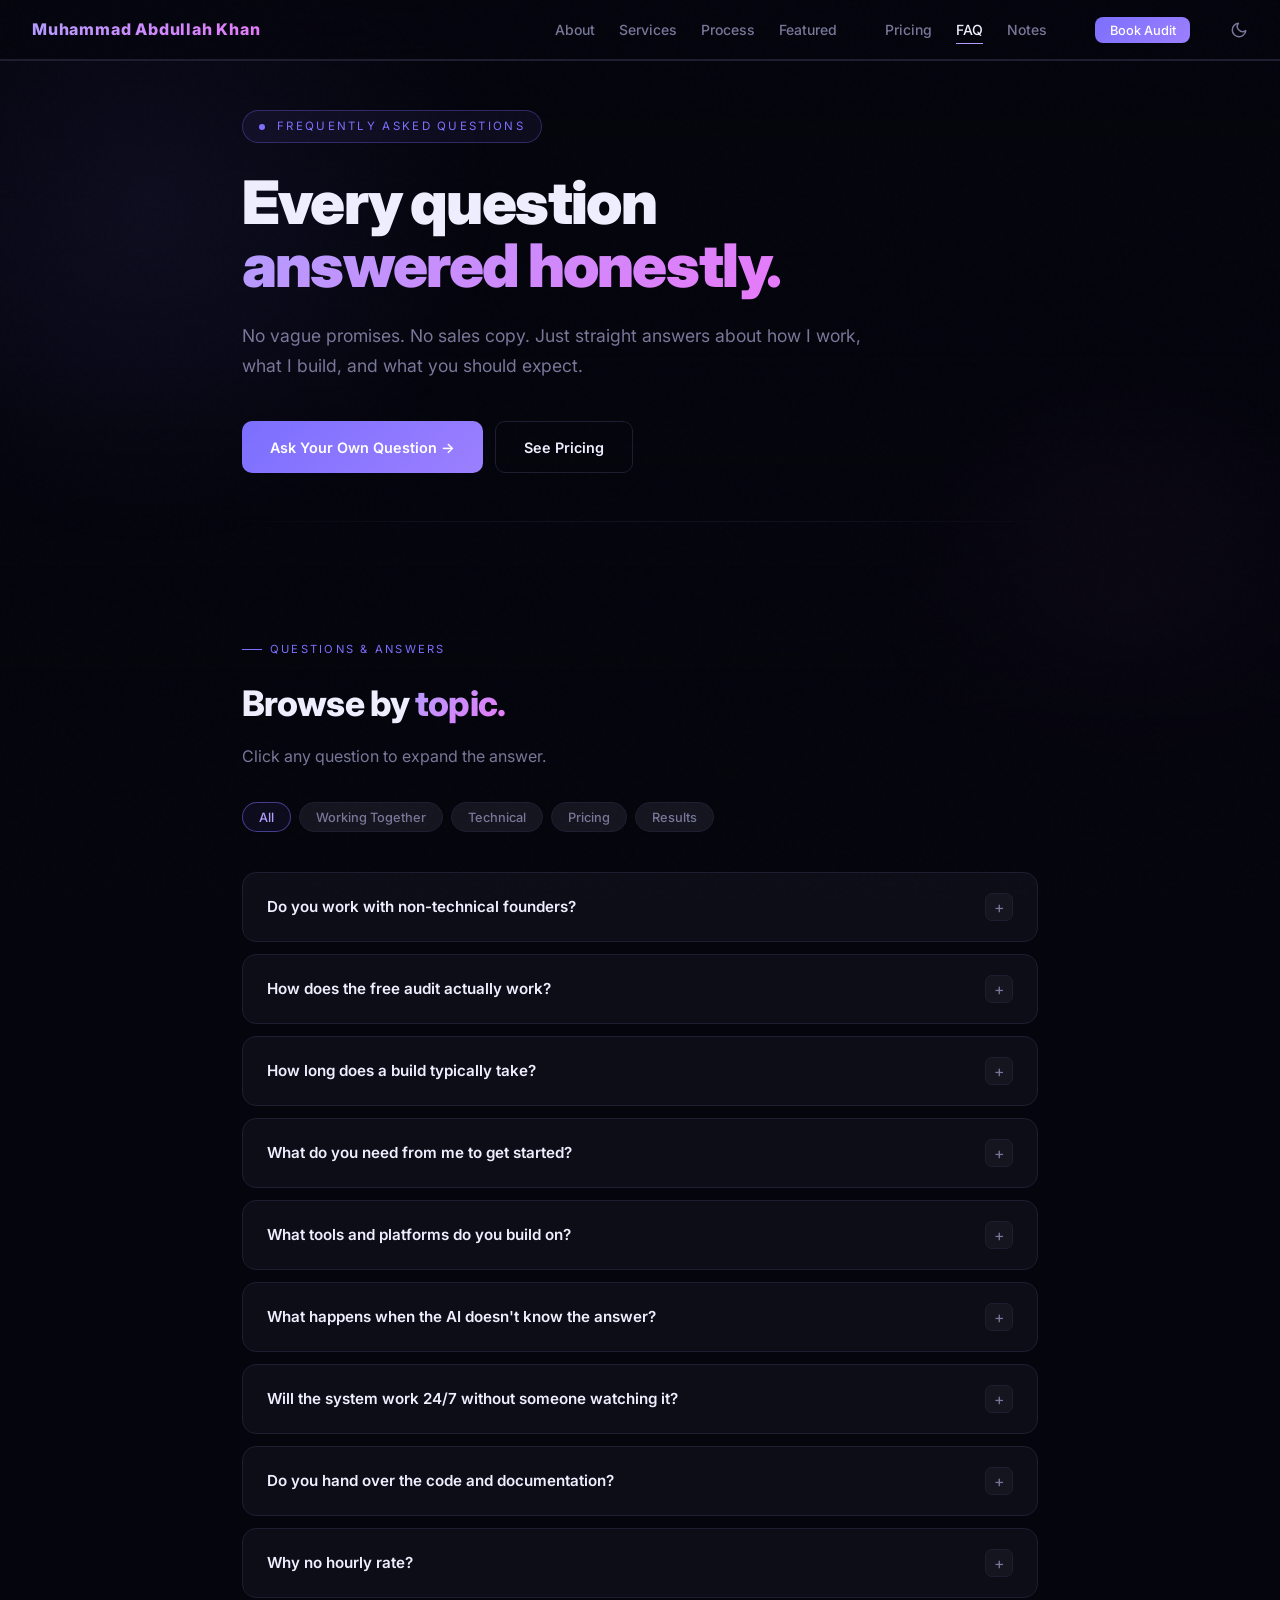
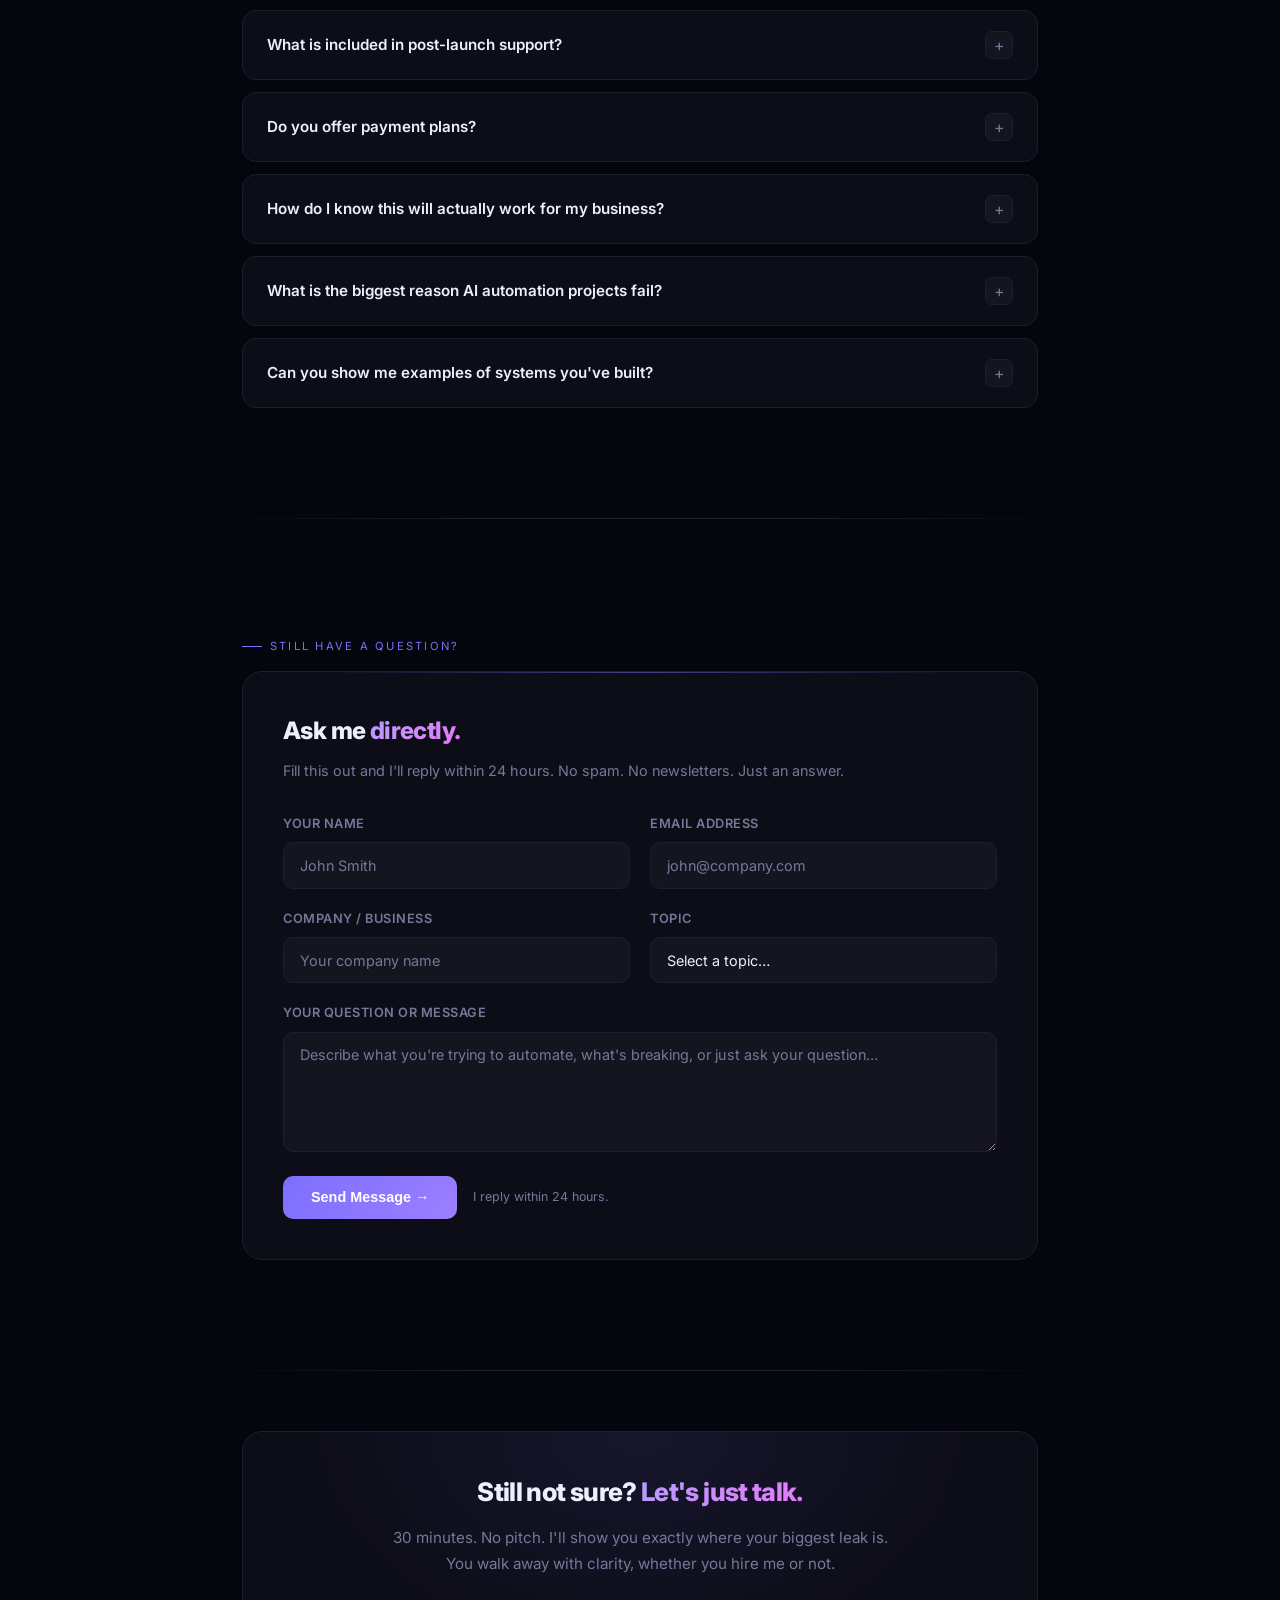
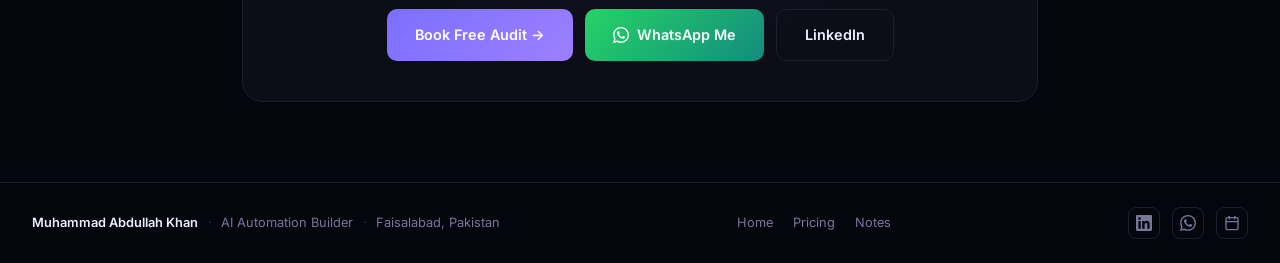
==== faq.html @ 2e9a1366 "fix: mobile responsiveness - fix invisible sections, lower animation thresholds, add fallback visibi" ====
<!DOCTYPE html>
<html lang="en">
<head>
  <meta charset="UTF-8" />
  <meta name="viewport" content="width=device-width, initial-scale=1.0" />
  <title>FAQ — Muhammad Abdullah Khan</title>
  <meta name="description" content="Common questions about working with Muhammad Abdullah Khan. How I build, what I charge, what you get, and why it works." />
  <meta property="og:title" content="FAQ — Muhammad Abdullah Khan · AI Automation Builder" />
  <meta property="og:description" content="Straight answers about how I work, what I build, and what to expect." />
  <meta property="og:image" content="https://portfolios-eight-puce.vercel.app/files/Dark_tech_banner_202604121155.jpeg" />
  <meta property="og:url" content="https://portfolios-eight-puce.vercel.app/faq.html" />
  <meta property="og:type" content="website" />
  <meta name="twitter:card" content="summary_large_image" />
  <meta name="twitter:image" content="https://portfolios-eight-puce.vercel.app/files/Dark_tech_banner_202604121155.jpeg" />
  <link rel="preconnect" href="https://fonts.googleapis.com">
  <link href="https://fonts.googleapis.com/css2?family=Inter:wght@400;500;600;700;800;900&display=swap" rel="stylesheet">
  <style>
    *, *::before, *::after { box-sizing: border-box; margin: 0; padding: 0; }
    :root {
      --bg:#05050d; --bg2:#0d0d18; --bg3:#151520;
      --accent:#7c6fff; --accent2:#b39dff; --accent3:#e879f9;
      --text:#eeeeff; --muted:#777799; --border:#1e1e30; --nav-h:60px;
    }
    html[data-theme="light"] {
      --bg: #fafafa; --bg2: #ffffff; --bg3: #f0f0f5;
      --accent: #5e4bd8; --accent2: #7c6fff; --accent3: #d15ce0;
      --text: #1a1a24; --muted: #6a6a8a; --border: #e2e2ec;
    }
    html { scroll-behavior: smooth; transition: background 0.4s, color 0.4s; }
    body { background:var(--bg); color:var(--text); font-family:'Inter',system-ui,sans-serif; line-height:1.6; overflow-x:hidden; transition: background 0.4s, color 0.4s; }
    
    /* LIGHT MODE SPECIFIC ADJUSTMENTS */
    html[data-theme="light"] .bg-glow { opacity: 0.8 !important; }
    html[data-theme="light"] .bg-glow-1 { background: radial-gradient(circle, rgba(94,75,216,.08) 0%, transparent 70%); }
    html[data-theme="light"] .bg-glow-2 { background: radial-gradient(circle, rgba(209,92,224,.06) 0%, transparent 70%); }
    html[data-theme="light"] .nav-logo { background: linear-gradient(135deg, var(--accent), var(--accent3)); -webkit-background-clip: text; }
    html[data-theme="light"] .gradient-text { background: linear-gradient(135deg, var(--accent), var(--accent3), var(--accent)); background-size: 200% 200%; -webkit-background-clip: text; }
    html[data-theme="light"] nav, html[data-theme="light"] .mobile-menu { background: rgba(250,250,250,.85); }
    html[data-theme="light"] nav.scrolled { background: rgba(250,250,250,.97) !important; }
    html[data-theme="light"] .form-wrap, html[data-theme="light"] .contact-strip { background: rgba(250,250,250, 0.9); box-shadow: 0 4px 30px rgba(0,0,0,0.03); }
    

    body::before { content:''; position:fixed; inset:0; pointer-events:none; z-index:1000; opacity:.35; background-image:url("data:image/svg+xml,%3Csvg viewBox='0 0 256 256' xmlns='http://www.w3.org/2000/svg'%3E%3Cfilter id='n'%3E%3CfeTurbulence type='fractalNoise' baseFrequency='0.9' numOctaves='4' stitchTiles='stitch'/%3E%3C/filter%3E%3Crect width='100%25' height='100%25' filter='url(%23n)' opacity='0.04'/%3E%3C/svg%3E"); }
    .bg-glow { position:fixed; pointer-events:none; z-index:0; border-radius:50%; }
    .bg-glow-1 { width:700px; height:700px; background:radial-gradient(circle,rgba(124,111,255,.12) 0%,transparent 70%); top:-150px; left:-200px; animation:drift 12s ease-in-out infinite alternate; }
    .bg-glow-2 { width:500px; height:500px; background:radial-gradient(circle,rgba(232,121,249,.08) 0%,transparent 70%); top:40vh; right:-100px; animation:drift 16s ease-in-out infinite alternate-reverse; }
    @keyframes drift { from{transform:translate(0,0) scale(1);} to{transform:translate(40px,30px) scale(1.06);} }
    .reveal { opacity:0; transform:translateY(28px); transition:opacity .7s cubic-bezier(.16,1,.3,1), transform .7s cubic-bezier(.16,1,.3,1); }
    .reveal.visible { opacity:1; transform:none; }
    .reveal-delay-1{transition-delay:.1s;} .reveal-delay-2{transition-delay:.2s;} .reveal-delay-3{transition-delay:.3s;}
    .reveal-delay-4{transition-delay:.4s;} .reveal-delay-5{transition-delay:.5s;} .reveal-delay-6{transition-delay:.6s;}

    /* NAV */
    nav { position:fixed; top:0; width:100%; z-index:200; background:rgba(5,5,13,.8); backdrop-filter:blur(20px) saturate(180%); border-bottom:1px solid var(--border); padding:0 2rem; display:flex; justify-content:space-between; align-items:center; height:var(--nav-h); transition:background .3s; }
    nav.scrolled { background:rgba(5,5,13,.95) !important; }
    .nav-logo { font-weight:800; font-size:1rem; letter-spacing:.05em; background:linear-gradient(135deg,var(--accent2),var(--accent3)); -webkit-background-clip:text; -webkit-text-fill-color:transparent; text-decoration:none; }
    .nav-links { display:flex; gap:1.5rem; list-style:none; align-items:center; }
    .nav-links a { color:var(--muted); text-decoration:none; font-size:.875rem; font-weight:500; transition:color .2s; position:relative; padding-bottom:2px; }
    .nav-links a::after { content:''; position:absolute; bottom:-4px; left:0; width:0; height:1px; background:var(--accent2); transition:width .3s; }
    .nav-links a:hover, .nav-links a.active { color:var(--text); }
    .nav-links a.active::after, .nav-links a:hover::after { width:100%; }
    .nav-divider { width:1px; height:16px; background:var(--border); }
    .nav-links a.nav-cta { background:linear-gradient(135deg,var(--accent),#9c7fff); -webkit-background-clip:unset; -webkit-text-fill-color:unset; color:#fff; padding:.35rem .9rem; border-radius:8px; font-size:.8rem; }
    .nav-links a.nav-cta:hover { opacity:.85; }
    .nav-links a.nav-cta::after { display:none; }
    .hamburger { display:none; flex-direction:column; gap:5px; cursor:pointer; padding:4px; background:none; border:none; }
    .hamburger span { display:block; width:22px; height:2px; background:var(--muted); border-radius:2px; transition:all .3s; }
    .hamburger.open span:nth-child(1){transform:translateY(7px) rotate(45deg);} .hamburger.open span:nth-child(2){opacity:0;} .hamburger.open span:nth-child(3){transform:translateY(-7px) rotate(-45deg);}
    .mobile-menu { position:fixed; top:var(--nav-h); left:0; right:0; z-index:199; background:rgba(5,5,13,.97); backdrop-filter:blur(20px); border-bottom:1px solid var(--border); padding:0 2rem; max-height:0; overflow:hidden; transition:max-height .4s cubic-bezier(.16,1,.3,1), padding .4s; display:flex; flex-direction:column; }
    .mobile-menu.open { max-height:500px; padding:1.5rem 2rem; gap:1.25rem; }
    .mobile-menu a { color:var(--muted); text-decoration:none; font-size:1rem; font-weight:500; transition:color .2s; }
    .mobile-menu a:hover { color:var(--text); }
    .mobile-divider { height:1px; background:var(--border); }

    /* LAYOUT */
    section { padding:110px 2rem; max-width:860px; margin:0 auto; position:relative; z-index:1; }
    .section-label { font-size:.7rem; letter-spacing:.2em; text-transform:uppercase; color:var(--accent); margin-bottom:1rem; display:inline-flex; align-items:center; gap:.5rem; }
    .section-label::before { content:''; display:block; width:20px; height:1px; background:var(--accent); }
    h1 { font-size:clamp(2.4rem,5vw,3.75rem); font-weight:900; letter-spacing:-.03em; line-height:1.05; }
    h2 { font-size:clamp(1.6rem,3vw,2.2rem); font-weight:800; letter-spacing:-.025em; }
    .gradient-text { background:linear-gradient(135deg,#b39dff 0%,#e879f9 50%,#7c6fff 100%); background-size:200% 200%; -webkit-background-clip:text; -webkit-text-fill-color:transparent; animation:shimmer 4s ease-in-out infinite; }
    @keyframes shimmer { 0%,100%{background-position:0% 50%;} 50%{background-position:100% 50%;} }
    .section-sub { color:var(--muted); margin-top:.75rem; font-size:1rem; line-height:1.7; }
    .divider { max-width:860px; margin:0 auto; height:1px; background:linear-gradient(90deg,transparent,var(--border) 30%,var(--border) 70%,transparent); }
    .btn { display:inline-flex; align-items:center; gap:.5rem; padding:.85rem 1.75rem; background:linear-gradient(135deg,var(--accent),#9c7fff); color:#fff; border-radius:10px; font-weight:600; text-decoration:none; font-size:.9rem; transition:all .25s; border:none; cursor:pointer; position:relative; overflow:hidden; }
    .btn::before { content:''; position:absolute; inset:0; background:linear-gradient(135deg,rgba(255,255,255,.1),transparent); opacity:0; transition:opacity .25s; }
    .btn:hover { transform:translateY(-2px); box-shadow:0 8px 30px rgba(124,111,255,.4); }
    .btn:hover::before { opacity:1; }
    .btn-outline { background:transparent; border:1px solid var(--border); color:var(--text); box-shadow:none; }
    .btn-outline:hover { border-color:rgba(124,111,255,.5); background:rgba(124,111,255,.06); color:var(--accent2); }
    .btn-wa { background:linear-gradient(135deg,#25d366,#128c7e); }
    .btn-wa:hover { box-shadow:0 8px 30px rgba(37,211,102,.35); }

    /* HERO */
    .hero-label { font-size:.72rem; letter-spacing:.2em; text-transform:uppercase; color:var(--accent); margin-bottom:1.75rem; display:inline-flex; align-items:center; gap:.75rem; border:1px solid rgba(124,111,255,.3); padding:.4rem 1rem; border-radius:999px; background:rgba(124,111,255,.07); }
    .hero-label .dot { width:6px; height:6px; border-radius:50%; background:var(--accent); animation:pulse 2s ease-in-out infinite; }
    @keyframes pulse { 0%,100%{opacity:1;transform:scale(1);} 50%{opacity:.45;transform:scale(.8);} }
    .hero-sub { color:var(--muted); margin:1.5rem 0 2.5rem; font-size:1.1rem; line-height:1.7; max-width:620px; }
    .hero-ctas { display:flex; flex-wrap:wrap; gap:.75rem; }

    /* FAQ ACCORDION */
    .faq-categories { display:flex; gap:.5rem; flex-wrap:wrap; margin-bottom:2.5rem; }
    .faq-cat-btn { padding:.4rem 1rem; border-radius:999px; border:1px solid var(--border); background:var(--bg3); color:var(--muted); font-size:.8rem; font-weight:500; cursor:pointer; transition:all .2s; font-family:inherit; }
    .faq-cat-btn:hover, .faq-cat-btn.active { border-color:rgba(124,111,255,.5); color:var(--accent2); background:rgba(124,111,255,.07); }
    .faq-list { display:flex; flex-direction:column; gap:.75rem; }
    .faq-item { background:var(--bg2); border:1px solid var(--border); border-radius:14px; overflow:hidden; transition:border-color .25s; }
    .faq-item.open { border-color:rgba(124,111,255,.35); }
    .faq-q { display:flex; justify-content:space-between; align-items:center; padding:1.25rem 1.5rem; cursor:pointer; gap:1rem; user-select:none; }
    .faq-q-text { font-size:.95rem; font-weight:600; line-height:1.4; }
    .faq-icon { width:28px; height:28px; border-radius:7px; background:var(--bg3); border:1px solid var(--border); display:flex; align-items:center; justify-content:center; flex-shrink:0; transition:all .3s; color:var(--muted); font-size:1rem; line-height:1; }
    .faq-item.open .faq-icon { background:rgba(124,111,255,.12); border-color:rgba(124,111,255,.4); color:var(--accent2); transform:rotate(45deg); }
    .faq-a { max-height:0; overflow:hidden; transition:max-height .4s cubic-bezier(.16,1,.3,1); }
    .faq-a-inner { padding:0 1.5rem 1.5rem; color:var(--muted); font-size:.9rem; line-height:1.75; border-top:1px solid var(--border); padding-top:1.25rem; margin-top:0; }
    .faq-a-inner a { color:var(--accent2); text-decoration:none; }
    .faq-a-inner a:hover { text-decoration:underline; }

    /* FORM */
    .form-wrap { background:var(--bg2); border:1px solid var(--border); border-radius:20px; padding:2.5rem; position:relative; overflow:hidden; }
    .form-wrap::before { content:''; position:absolute; top:0; left:0; right:0; height:1px; background:linear-gradient(90deg,transparent 10%,rgba(124,111,255,.5) 50%,transparent 90%); }
    .form-wrap h2 { font-size:1.5rem; margin-bottom:.5rem; }
    .form-wrap p { color:var(--muted); font-size:.9rem; margin-bottom:2rem; }
    .form-grid { display:grid; grid-template-columns:1fr 1fr; gap:1.25rem; }
    .form-group { display:flex; flex-direction:column; gap:.5rem; }
    .form-group.full { grid-column:1/-1; }
    label { font-size:.8rem; font-weight:600; color:var(--muted); letter-spacing:.04em; text-transform:uppercase; }
    input, select, textarea { background:var(--bg3); border:1px solid var(--border); border-radius:10px; padding:.85rem 1rem; color:var(--text); font-family:'Inter',system-ui,sans-serif; font-size:.9rem; width:100%; transition:border-color .2s, box-shadow .2s; outline:none; appearance:none; }
    input:focus, select:focus, textarea:focus { border-color:rgba(124,111,255,.5); box-shadow:0 0 0 3px rgba(124,111,255,.1); }
    input::placeholder, textarea::placeholder { color:var(--muted); }
    select option { background:var(--bg3); }
    textarea { resize:vertical; min-height:120px; }
    .form-submit { margin-top:1.5rem; display:flex; align-items:center; gap:1rem; flex-wrap:wrap; }
    .form-note { font-size:.78rem; color:var(--muted); }
    .form-success { display:none; background:rgba(37,211,102,.08); border:1px solid rgba(37,211,102,.2); border-radius:12px; padding:1.25rem 1.5rem; color:#4ade80; font-size:.9rem; font-weight:500; margin-top:1rem; }
    .form-success.show { display:flex; align-items:center; gap:.75rem; }

    /* CONTACT STRIP */
    .contact-strip { background:var(--bg2); border:1px solid var(--border); border-radius:20px; padding:2.5rem; text-align:center; position:relative; overflow:hidden; }
    .contact-strip::before { content:''; position:absolute; inset:0; background:radial-gradient(ellipse at 50% 0%,rgba(124,111,255,.09),transparent 60%); }
    .contact-strip h2 { font-size:1.6rem; margin-bottom:.75rem; position:relative; }
    .contact-strip p { color:var(--muted); font-size:.95rem; margin-bottom:2rem; line-height:1.7; position:relative; }
    .contact-btns { display:flex; gap:.75rem; justify-content:center; flex-wrap:wrap; position:relative; }

    /* BACK TO TOP */
    .back-top { position:fixed; bottom:2rem; right:2rem; z-index:300; width:44px; height:44px; border-radius:10px; background:var(--bg3); border:1px solid var(--border); color:var(--muted); display:flex; align-items:center; justify-content:center; cursor:pointer; transition:all .25s; opacity:0; pointer-events:none; transform:translateY(10px); }
    .back-top.visible { opacity:1; pointer-events:all; transform:translateY(0); }
    .back-top:hover { border-color:var(--accent2); color:var(--accent2); transform:translateY(-2px); }

    footer { border-top:1px solid var(--border); padding:1.5rem 2rem; color:var(--muted); font-size:.8rem; position:relative; z-index:1; display:flex; justify-content:space-between; align-items:center; gap:1.5rem; flex-wrap:wrap; }
    .footer-left { display:flex; align-items:center; gap:.6rem; flex-wrap:wrap; }
    .footer-name { font-weight:600; color:var(--text); }
    .footer-dot { opacity:.4; }
    .footer-links { display:flex; gap:1.25rem; }
    .footer-icons { display:flex; gap:.75rem; align-items:center; }
    .footer-icon { display:flex; align-items:center; justify-content:center; width:32px; height:32px; border-radius:8px; border:1px solid var(--border); color:var(--muted); transition:color .2s, border-color .2s, background .2s; }
    .footer-icon:hover { color:var(--accent2); border-color:var(--accent); background:rgba(124,111,255,.08); }
    footer a { color:var(--muted); text-decoration:none; transition:color .2s; }
    footer a:hover { color:var(--accent2); }
    @media (max-width:640px) { footer { flex-direction:column; text-align:center; gap:1rem; } .footer-left { justify-content:center; } }
    footer a { color:var(--muted); text-decoration:none; transition:color .2s; }
    footer a:hover { color:var(--accent2); }

    @media(max-width:768px) {
      section { padding:70px 1.25rem; }
      .nav-links { display:none; }
      .hamburger { display:flex; }
      .form-grid { grid-template-columns:1fr; }
      .hero-ctas { flex-direction:column; }
      .hero-ctas .btn { justify-content:center; }
      .contact-btns { flex-direction:column; align-items:center; }
    }
    @media(max-width:480px) { h1 { font-size:2.2rem; } }
  </style>
</head>
<body>
<div class="bg-glow bg-glow-1"></div>
<div class="bg-glow bg-glow-2"></div>

<button class="back-top" id="backTop" aria-label="Back to top">
  <svg width="16" height="16" viewBox="0 0 16 16" fill="none"><path d="M8 13V3M4 7l4-4 4 4" stroke="currentColor" stroke-width="1.5" stroke-linecap="round" stroke-linejoin="round"/></svg>
</button>

<!-- NAV -->
<nav id="navbar">
  <a href="index.html" class="nav-logo">Muhammad Abdullah Khan</a>
  <ul class="nav-links">
    <li><a href="index.html#about">About</a></li>
    <li><a href="index.html#services">Services</a></li>
    <li><a href="index.html#process">Process</a></li>
    <li><a href="index.html#system">Featured</a></li>
    <li><span class="nav-divider"></span></li>
    <li><a href="pricing.html">Pricing</a></li>
    <li><a href="faq.html" class="active">FAQ</a></li>
    <li><a href="notes.html">Notes</a></li>
    <li><span class="nav-divider"></span></li>
    <li><a href="https://cal.com/drabdullahautomation/30min" class="nav-cta" target="_blank" rel="noopener">Book Audit</a></li>
    <li class="theme-toggle" id="themeToggle" style="margin-left: 1rem; cursor: pointer; color: var(--muted); display:flex; align-items:center;" aria-label="Toggle Theme">
      <svg id="moonIcon" width="18" height="18" viewBox="0 0 24 24" fill="none" stroke="currentColor" stroke-width="2" stroke-linecap="round" stroke-linejoin="round"><path d="M21 12.79A9 9 0 1 1 11.21 3 7 7 0 0 0 21 12.79z"></path></svg>
      <svg id="sunIcon" width="18" height="18" viewBox="0 0 24 24" fill="none" stroke="currentColor" stroke-width="2" stroke-linecap="round" stroke-linejoin="round" style="display:none;"><circle cx="12" cy="12" r="5"></circle><line x1="12" y1="1" x2="12" y2="3"></line><line x1="12" y1="21" x2="12" y2="23"></line><line x1="4.22" y1="4.22" x2="5.64" y2="5.64"></line><line x1="18.36" y1="18.36" x2="19.78" y2="19.78"></line><line x1="1" y1="12" x2="3" y2="12"></line><line x1="21" y1="12" x2="23" y2="12"></line><line x1="4.22" y1="19.78" x2="5.64" y2="18.36"></line><line x1="18.36" y1="5.64" x2="19.78" y2="4.22"></line></svg>
    </li>
  </ul>
  <button class="hamburger" id="hamburger" aria-label="Toggle menu">
    <span></span><span></span><span></span>
  </button>
</nav>
<div class="mobile-menu" id="mobileMenu">
  <a href="index.html" class="mobile-link">Home</a>
  <a href="index.html#about" class="mobile-link">About</a>
  <a href="index.html#services" class="mobile-link">Services</a>
  <a href="index.html#process" class="mobile-link">Process</a>
  <a href="index.html#system" class="mobile-link">Featured</a>
  <div class="mobile-divider"></div>
  <a href="pricing.html" class="mobile-link">Pricing</a>
  <a href="faq.html" class="mobile-link">FAQ</a>
  <div class="mobile-divider"></div>
  <a href="index.html#contact" class="mobile-link">Book Free Audit →</a>
</div>

<!-- HERO VIDEO BG -->
<div style="position:fixed;inset:0;z-index:0;pointer-events:none;overflow:hidden">
  <video autoplay muted loop playsinline style="width:100%;height:100%;object-fit:cover;opacity:.12;filter:saturate(1.6)">
    <source src="new pics and videos/Glowing_question_mark_202604121246.mp4" type="video/mp4">
  </video>
  <div style="position:absolute;inset:0;background:linear-gradient(to bottom,rgba(5,5,13,.5) 0%,rgba(5,5,13,.2) 40%,rgba(5,5,13,.9) 80%,#05050d 100%)"></div>
</div>

<!-- HERO -->
<section id="top" style="padding-bottom:0">
  <div class="hero-label reveal"><span class="dot"></span>Frequently Asked Questions</div>
  <h1 class="reveal reveal-delay-1">Every question<br /><span class="gradient-text">answered honestly.</span></h1>
  <p class="hero-sub reveal reveal-delay-2">No vague promises. No sales copy. Just straight answers about how I work, what I build, and what you should expect.</p>
  <div class="hero-ctas reveal reveal-delay-3">
    <a href="#ask" class="btn">Ask Your Own Question →</a>
    <a href="pricing.html" class="btn btn-outline">See Pricing</a>
  </div>
</section>

<div class="divider" style="margin-top:3rem"></div>

<!-- FAQ ACCORDION -->
<section id="faq">
  <div class="section-label reveal">Questions & Answers</div>
  <h2 class="reveal reveal-delay-1">Browse by <span class="gradient-text">topic.</span></h2>
  <p class="section-sub reveal reveal-delay-2" style="margin-bottom:2rem">Click any question to expand the answer.</p>

  <div class="faq-categories reveal reveal-delay-3">
    <button class="faq-cat-btn active" data-filter="all">All</button>
    <button class="faq-cat-btn" data-filter="working">Working Together</button>
    <button class="faq-cat-btn" data-filter="technical">Technical</button>
    <button class="faq-cat-btn" data-filter="pricing">Pricing</button>
    <button class="faq-cat-btn" data-filter="results">Results</button>
  </div>

  <div class="faq-list" id="faqList">

    <div class="faq-item reveal" data-category="working">
      <div class="faq-q"><span class="faq-q-text">Do you work with non-technical founders?</span><span class="faq-icon">+</span></div>
      <div class="faq-a"><div class="faq-a-inner">Yes. You describe the problem in plain language: what's breaking, what's slow, what you keep hiring people to do. I handle everything technical. You never need to understand what a webhook is.</div></div>
    </div>

    <div class="faq-item reveal reveal-delay-1" data-category="working">
      <div class="faq-q"><span class="faq-q-text">How does the free audit actually work?</span><span class="faq-icon">+</span></div>
      <div class="faq-a"><div class="faq-a-inner">It's 30 minutes on a call. No slides, no pitch deck. I ask you to walk me through one workflow that's causing the most friction. I map where it breaks, where you're losing money, and what the fix looks like. You leave with a written breakdown. There is no obligation to hire me.</div></div>
    </div>

    <div class="faq-item reveal reveal-delay-2" data-category="working">
      <div class="faq-q"><span class="faq-q-text">How long does a build typically take?</span><span class="faq-icon">+</span></div>
      <div class="faq-a"><div class="faq-a-inner">A single system (e.g. a Voice AI booking agent or a RAG knowledge base) typically takes 1–2 weeks from scoping to delivery. A full multi-system build (Voice + WhatsApp + RAG integrated) takes 3–5 weeks. Timelines depend on data readiness and how quickly you can review and give feedback.</div></div>
    </div>

    <div class="faq-item reveal reveal-delay-3" data-category="working">
      <div class="faq-q"><span class="faq-q-text">What do you need from me to get started?</span><span class="faq-icon">+</span></div>
      <div class="faq-a"><div class="faq-a-inner">Three things: access to the tools or platforms involved (e.g. your CRM, calendar, WhatsApp Business account), a clear description of the workflow you want automated, and someone available to review and test during the build. I handle the rest.</div></div>
    </div>

    <div class="faq-item reveal" data-category="technical">
      <div class="faq-q"><span class="faq-q-text">What tools and platforms do you build on?</span><span class="faq-icon">+</span></div>
      <div class="faq-a"><div class="faq-a-inner">Primarily n8n for orchestration, OpenAI and Claude for AI reasoning, Twilio and ElevenLabs for voice, WhatsApp Cloud API for messaging, Pinecone or Supabase for vector storage, and Cal.com for booking. The stack is chosen for the job. Not forced to fit a template.</div></div>
    </div>

    <div class="faq-item reveal reveal-delay-1" data-category="technical">
      <div class="faq-q"><span class="faq-q-text">What happens when the AI doesn't know the answer?</span><span class="faq-icon">+</span></div>
      <div class="faq-a"><div class="faq-a-inner">Every system I build has a confidence scoring layer. When the AI's confidence drops below a defined threshold, it is architecturally prevented from guessing. It tells the user it will connect them with a human, and simultaneously fires a silent alert (usually Slack) to your team with the exact query and full context. The handoff is seamless. The prospect never feels the gap.</div></div>
    </div>

    <div class="faq-item reveal reveal-delay-2" data-category="technical">
      <div class="faq-q"><span class="faq-q-text">Will the system work 24/7 without someone watching it?</span><span class="faq-icon">+</span></div>
      <div class="faq-a"><div class="faq-a-inner">Yes. That is the entire point. Every system ships with fallback logic for failure states, an audit trail of every action taken, and a kill switch for high-stakes operations. An automation that needs babysitting is not an automation. It is a liability.</div></div>
    </div>

    <div class="faq-item reveal reveal-delay-3" data-category="technical">
      <div class="faq-q"><span class="faq-q-text">Do you hand over the code and documentation?</span><span class="faq-icon">+</span></div>
      <div class="faq-a"><div class="faq-a-inner">Yes. You receive the full n8n workflow export, an architecture document explaining every decision point, and a short walkthrough video. The system is yours. You are not locked into working with me to keep it running.</div></div>
    </div>

    <div class="faq-item reveal" data-category="pricing">
      <div class="faq-q"><span class="faq-q-text">Why no hourly rate?</span><span class="faq-icon">+</span></div>
      <div class="faq-a"><div class="faq-a-inner">Hourly billing incentivises slow work. You are paying for a working system, not for my time. Every engagement is scoped as a fixed deliverable. You know what you are getting and what you are paying before anything starts.</div></div>
    </div>

    <div class="faq-item reveal reveal-delay-1" data-category="pricing">
      <div class="faq-q"><span class="faq-q-text">What is included in post-launch support?</span><span class="faq-icon">+</span></div>
      <div class="faq-a"><div class="faq-a-inner">Single System builds include 2 weeks of post-launch support. Full Stack builds include 30 days. Support covers bugs, unexpected edge cases, and configuration issues. It does not cover new features. Those are scoped separately. Critical issues during support windows get same-day response.</div></div>
    </div>

    <div class="faq-item reveal reveal-delay-2" data-category="pricing">
      <div class="faq-q"><span class="faq-q-text">Do you offer payment plans?</span><span class="faq-icon">+</span></div>
      <div class="faq-a"><div class="faq-a-inner">Yes, for builds over $2,000. Standard split is 50% upfront and 50% on delivery. Bring it up on the audit call and we will sort it out before any paperwork is signed.</div></div>
    </div>

    <div class="faq-item reveal" data-category="results">
      <div class="faq-q"><span class="faq-q-text">How do I know this will actually work for my business?</span><span class="faq-icon">+</span></div>
      <div class="faq-a"><div class="faq-a-inner">Book the free audit. I will map your specific workflow, identify your specific failure points, and tell you honestly whether automation is the right fix. If it is not, I will tell you that too. I do not take on projects I cannot deliver.</div></div>
    </div>

    <div class="faq-item reveal reveal-delay-1" data-category="results">
      <div class="faq-q"><span class="faq-q-text">What is the biggest reason AI automation projects fail?</span><span class="faq-icon">+</span></div>
      <div class="faq-a"><div class="faq-a-inner">No fallback logic. Most builders only cover the happy path: what happens when everything works. They never document what happens when data is missing, when the AI returns garbage, or when the approver is on leave. Those gaps are where systems fail silently at 2am. Every system I build covers failure states first.</div></div>
    </div>

    <div class="faq-item reveal reveal-delay-2" data-category="results">
      <div class="faq-q"><span class="faq-q-text">Can you show me examples of systems you've built?</span><span class="faq-icon">+</span></div>
      <div class="faq-a"><div class="faq-a-inner">Yes. The <a href="index.html#system">Featured System section</a> on the homepage shows the Omni-Channel Master Controller, a live Voice + WhatsApp system with Intent Switch, Calendar Defender, and Liability Shield. Architecture breakdowns and live demos are available on request during the audit call.</div></div>
    </div>

  </div>
</section>

<div class="divider"></div>

<!-- CONTACT FORM -->
<section id="ask">
  <div class="section-label reveal">Still have a question?</div>
  <div class="form-wrap reveal reveal-delay-1">
    <h2>Ask me <span class="gradient-text">directly.</span></h2>
    <p>Fill this out and I'll reply within 24 hours. No spam. No newsletters. Just an answer.</p>
    <form id="contactForm" novalidate>
      <div class="form-grid">
        <div class="form-group">
          <label for="name">Your Name</label>
          <input type="text" id="name" name="name" placeholder="John Smith" required />
        </div>
        <div class="form-group">
          <label for="email">Email Address</label>
          <input type="email" id="email" name="email" placeholder="john@company.com" required />
        </div>
        <div class="form-group">
          <label for="company">Company / Business</label>
          <input type="text" id="company" name="company" placeholder="Your company name" />
        </div>
        <div class="form-group">
          <label for="topic">Topic</label>
          <select id="topic" name="topic">
            <option value="">Select a topic…</option>
            <option value="audit">Book a free audit</option>
            <option value="project">Discuss a project</option>
            <option value="pricing">Pricing question</option>
            <option value="technical">Technical question</option>
            <option value="other">Something else</option>
          </select>
        </div>
        <div class="form-group full">
          <label for="message">Your Question or Message</label>
          <textarea id="message" name="message" placeholder="Describe what you're trying to automate, what's breaking, or just ask your question…" required></textarea>
        </div>
      </div>
      <div class="form-submit">
        <button type="submit" class="btn">Send Message →</button>
        <span class="form-note">I reply within 24 hours.</span>
      </div>
      <div class="form-success" id="formSuccess">
        <svg width="18" height="18" viewBox="0 0 18 18" fill="none"><path d="M3 9l4 4 8-8" stroke="#4ade80" stroke-width="2" stroke-linecap="round" stroke-linejoin="round"/></svg>
        Opening WhatsApp with your message. I'll reply within 24 hours.
      </div>
    </form>
  </div>
</section>

<div class="divider"></div>

<!-- BOTTOM CTA -->
<section style="padding-top:60px; padding-bottom:80px">
  <div class="contact-strip reveal">
    <h2>Still not sure? <span class="gradient-text">Let's just talk.</span></h2>
    <p>30 minutes. No pitch. I'll show you exactly where your biggest leak is.<br>You walk away with clarity, whether you hire me or not.</p>
    <div class="contact-btns">
      <a href="https://cal.com/drabdullahautomation/30min" class="btn" target="_blank" rel="noopener">Book Free Audit →</a>
      <a href="https://wa.me/92326281281" class="btn btn-wa" target="_blank" rel="noopener">
        <svg width="16" height="16" viewBox="0 0 24 24" fill="currentColor"><path d="M17.472 14.382c-.297-.149-1.758-.867-2.03-.967-.273-.099-.471-.148-.67.15-.197.297-.767.966-.94 1.164-.173.199-.347.223-.644.075-.297-.15-1.255-.463-2.39-1.475-.883-.788-1.48-1.761-1.653-2.059-.173-.297-.018-.458.13-.606.134-.133.298-.347.446-.52.149-.174.198-.298.298-.497.099-.198.05-.371-.025-.52-.075-.149-.669-1.612-.916-2.207-.242-.579-.487-.5-.669-.51-.173-.008-.371-.01-.57-.01-.198 0-.52.074-.792.372-.272.297-1.04 1.016-1.04 2.479 0 1.462 1.065 2.875 1.213 3.074.149.198 2.096 3.2 5.077 4.487.709.306 1.262.489 1.694.625.712.227 1.36.195 1.871.118.571-.085 1.758-.719 2.006-1.413.248-.694.248-1.289.173-1.413-.074-.124-.272-.198-.57-.347m-5.421 7.403h-.004a9.87 9.87 0 01-5.031-1.378l-.361-.214-3.741.982.998-3.648-.235-.374a9.86 9.86 0 01-1.51-5.26c.001-5.45 4.436-9.884 9.888-9.884 2.64 0 5.122 1.03 6.988 2.898a9.825 9.825 0 012.893 6.994c-.003 5.45-4.437 9.884-9.885 9.884m8.413-18.297A11.815 11.815 0 0012.05 0C5.495 0 .16 5.335.157 11.892c0 2.096.547 4.142 1.588 5.945L.057 24l6.305-1.654a11.882 11.882 0 005.683 1.448h.005c6.554 0 11.89-5.335 11.893-11.893a11.821 11.821 0 00-3.48-8.413z"/></svg>
        WhatsApp Me
      </a>
      <a href="https://www.linkedin.com/in/drabdullahautomation" class="btn btn-outline" target="_blank" rel="noopener">LinkedIn</a>
    </div>
  </div>
</section>

<footer>
  <div class="footer-left">
    <span class="footer-name">Muhammad Abdullah Khan</span>
    <span class="footer-dot">·</span>
    <span>AI Automation Builder</span>
    <span class="footer-dot">·</span>
    <span>Faisalabad, Pakistan</span>
  </div>
  <div class="footer-links">
    <a href="index.html">Home</a>
    <a href="pricing.html">Pricing</a>
    <a href="notes.html">Notes</a>
  </div>
  <div class="footer-icons">
    <a href="https://www.linkedin.com/in/drabdullahautomation" target="_blank" rel="noopener" aria-label="LinkedIn" class="footer-icon">
      <svg width="16" height="16" viewBox="0 0 24 24" fill="currentColor"><path d="M20.447 20.452h-3.554v-5.569c0-1.328-.027-3.037-1.852-3.037-1.853 0-2.136 1.445-2.136 2.939v5.667H9.351V9h3.414v1.561h.046c.477-.9 1.637-1.85 3.37-1.85 3.601 0 4.267 2.37 4.267 5.455v6.286zM5.337 7.433a2.062 2.062 0 01-2.063-2.065 2.064 2.064 0 112.063 2.065zm1.782 13.019H3.555V9h3.564v11.452zM22.225 0H1.771C.792 0 0 .774 0 1.729v20.542C0 23.227.792 24 1.771 24h20.451C23.2 24 24 23.227 24 22.271V1.729C24 .774 23.2 0 22.222 0h.003z"/></svg>
    </a>
    <a href="https://wa.me/92326281281" target="_blank" rel="noopener" aria-label="WhatsApp" class="footer-icon">
      <svg width="16" height="16" viewBox="0 0 24 24" fill="currentColor"><path d="M17.472 14.382c-.297-.149-1.758-.867-2.03-.967-.273-.099-.471-.148-.67.15-.197.297-.767.966-.94 1.164-.173.199-.347.223-.644.075-.297-.15-1.255-.463-2.39-1.475-.883-.788-1.48-1.761-1.653-2.059-.173-.297-.018-.458.13-.606.134-.133.298-.347.446-.52.149-.174.198-.298.298-.497.099-.198.05-.371-.025-.52-.075-.149-.669-1.612-.916-2.207-.242-.579-.487-.5-.669-.51-.173-.008-.371-.01-.57-.01-.198 0-.52.074-.792.372-.272.297-1.04 1.016-1.04 2.479 0 1.462 1.065 2.875 1.213 3.074.149.198 2.096 3.2 5.077 4.487.709.306 1.262.489 1.694.625.712.227 1.36.195 1.871.118.571-.085 1.758-.719 2.006-1.413.248-.694.248-1.289.173-1.413-.074-.124-.272-.198-.57-.347m-5.421 7.403h-.004a9.87 9.87 0 01-5.031-1.378l-.361-.214-3.741.982.998-3.648-.235-.374a9.86 9.86 0 01-1.51-5.26c.001-5.45 4.436-9.884 9.888-9.884 2.64 0 5.122 1.03 6.988 2.898a9.825 9.825 0 012.893 6.994c-.003 5.45-4.437 9.884-9.885 9.884m8.413-18.297A11.815 11.815 0 0012.05 0C5.495 0 .16 5.335.157 11.892c0 2.096.547 4.142 1.588 5.945L.057 24l6.305-1.654a11.882 11.882 0 005.683 1.448h.005c6.554 0 11.89-5.335 11.893-11.893a11.821 11.821 0 00-3.48-8.413z"/></svg>
    </a>
    <a href="https://cal.com/drabdullahautomation/30min" target="_blank" rel="noopener" aria-label="Book a call" class="footer-icon">
      <svg width="16" height="16" viewBox="0 0 24 24" fill="none" stroke="currentColor" stroke-width="2" stroke-linecap="round" stroke-linejoin="round"><rect x="3" y="4" width="18" height="18" rx="2" ry="2"/><line x1="16" y1="2" x2="16" y2="6"/><line x1="8" y1="2" x2="8" y2="6"/><line x1="3" y1="10" x2="21" y2="10"/></svg>
    </a>
  </div>
</footer>

<script>
  // REVEAL
  const obs = new IntersectionObserver(e => e.forEach(x => { if(x.isIntersecting) x.target.classList.add('visible'); }), {threshold:.05, rootMargin:'0px 0px -20px 0px'});
  document.querySelectorAll('.reveal').forEach(el => obs.observe(el));
  window.addEventListener('load', () => document.querySelectorAll('#top .reveal').forEach(el => el.classList.add('visible')));
  // Fallback: force-show any stuck reveal elements after 2.5s
  setTimeout(() => { document.querySelectorAll('.reveal:not(.visible)').forEach(el => el.classList.add('visible')); }, 2500);

  // NAV
  const hamburger = document.getElementById('hamburger');
  const mobileMenu = document.getElementById('mobileMenu');
  hamburger.addEventListener('click', () => { hamburger.classList.toggle('open'); mobileMenu.classList.toggle('open'); });
  document.querySelectorAll('.mobile-link').forEach(l => l.addEventListener('click', () => { hamburger.classList.remove('open'); mobileMenu.classList.remove('open'); }));
  window.addEventListener('scroll', () => { if(window.scrollY > 20) document.getElementById('navbar').classList.add('scrolled'); else document.getElementById('navbar').classList.remove('scrolled'); }, {passive:true});

  // THEME TOGGLE
  const themeToggle = document.getElementById('themeToggle');
  const moonIcon = document.getElementById('moonIcon');
  const sunIcon = document.getElementById('sunIcon');
  if(themeToggle) {
    function updateIcons(isLight) {
      if (isLight) { moonIcon.style.display = 'none'; sunIcon.style.display = 'block'; }
      else { moonIcon.style.display = 'block'; sunIcon.style.display = 'none'; }
    }
    if (localStorage.getItem('theme') === 'light') { document.documentElement.setAttribute('data-theme', 'light'); updateIcons(true); }
    themeToggle.addEventListener('click', () => {
      const isLight = document.documentElement.getAttribute('data-theme') === 'light';
      if (isLight) { document.documentElement.removeAttribute('data-theme'); localStorage.setItem('theme', 'dark'); updateIcons(false); }
      else { document.documentElement.setAttribute('data-theme', 'light'); localStorage.setItem('theme', 'light'); updateIcons(true); }
    });
  }

  // BACK TO TOP
  const bt = document.getElementById('backTop');
  window.addEventListener('scroll', () => bt.classList.toggle('visible', window.scrollY > 600), {passive:true});
  bt.addEventListener('click', () => window.scrollTo({top:0, behavior:'smooth'}));

  // FAQ ACCORDION
  document.querySelectorAll('.faq-q').forEach(q => {
    q.addEventListener('click', () => {
      const item = q.parentElement;
      const answer = item.querySelector('.faq-a');
      const isOpen = item.classList.contains('open');
      // close all
      document.querySelectorAll('.faq-item.open').forEach(i => {
        i.classList.remove('open');
        i.querySelector('.faq-a').style.maxHeight = '0';
      });
      if (!isOpen) {
        item.classList.add('open');
        answer.style.maxHeight = answer.scrollHeight + 'px';
      }
    });
  });

  // FAQ FILTER
  document.querySelectorAll('.faq-cat-btn').forEach(btn => {
    btn.addEventListener('click', () => {
      document.querySelectorAll('.faq-cat-btn').forEach(b => b.classList.remove('active'));
      btn.classList.add('active');
      const filter = btn.dataset.filter;
      document.querySelectorAll('.faq-item').forEach(item => {
        const show = filter === 'all' || item.dataset.category === filter;
        item.style.display = show ? '' : 'none';
      });
    });
  });

  // FORM SUBMIT — sends via WhatsApp with prefilled message
  document.getElementById('contactForm').addEventListener('submit', e => {
    e.preventDefault();
    const form = e.target;
    const name = form.name.value.trim();
    const email = form.email.value.trim();
    const message = form.message.value.trim();
    if (!name || !email || !message) {
      alert('Please fill in your name, email, and message.');
      return;
    }
    const company = form.company.value.trim();
    const topic = form.topic.value;
    const text = `Hi Abdullah,\n\nName: ${name}\nEmail: ${email}${company ? '\nCompany: ' + company : ''}${topic ? '\nTopic: ' + topic : ''}\n\nMessage:\n${message}`;
    window.open('https://wa.me/92326281281?text=' + encodeURIComponent(text), '_blank');
    form.reset();
    document.getElementById('formSuccess').classList.add('show');
  });
</script>
</body>
</html>
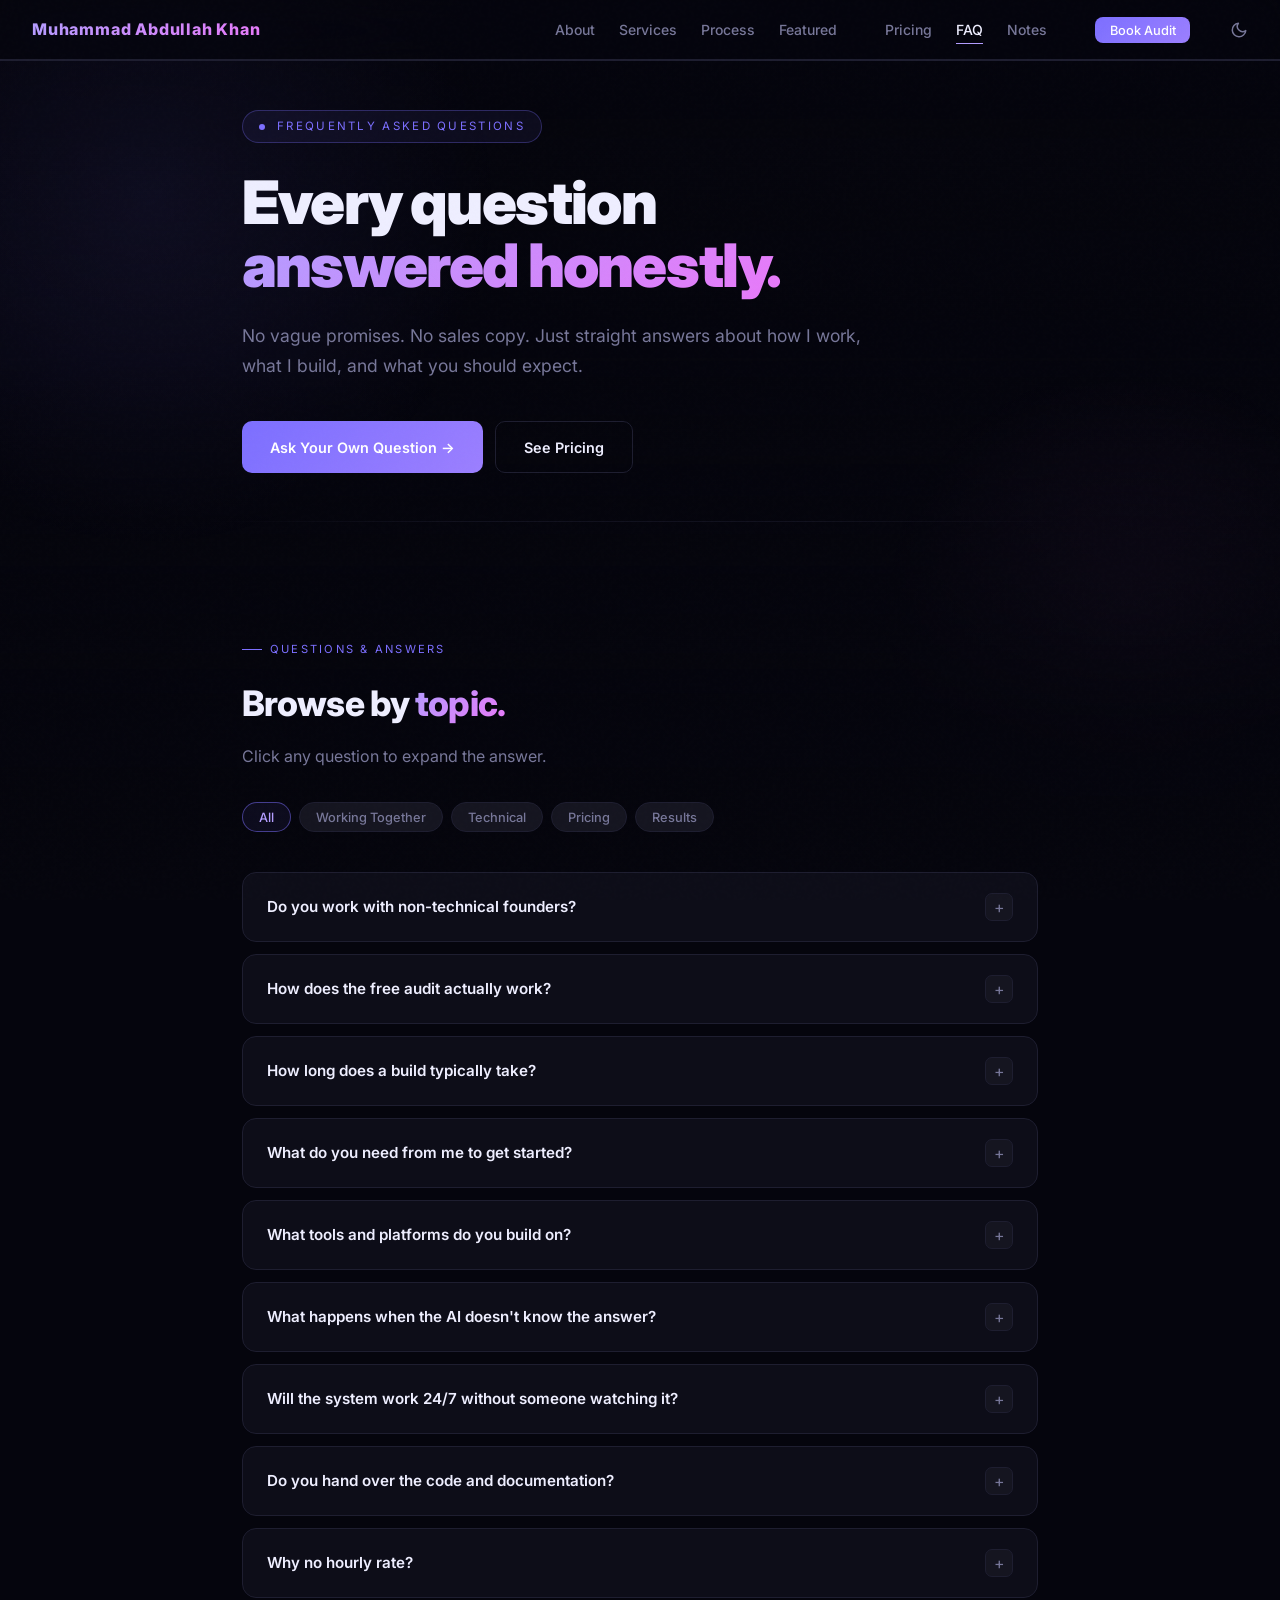
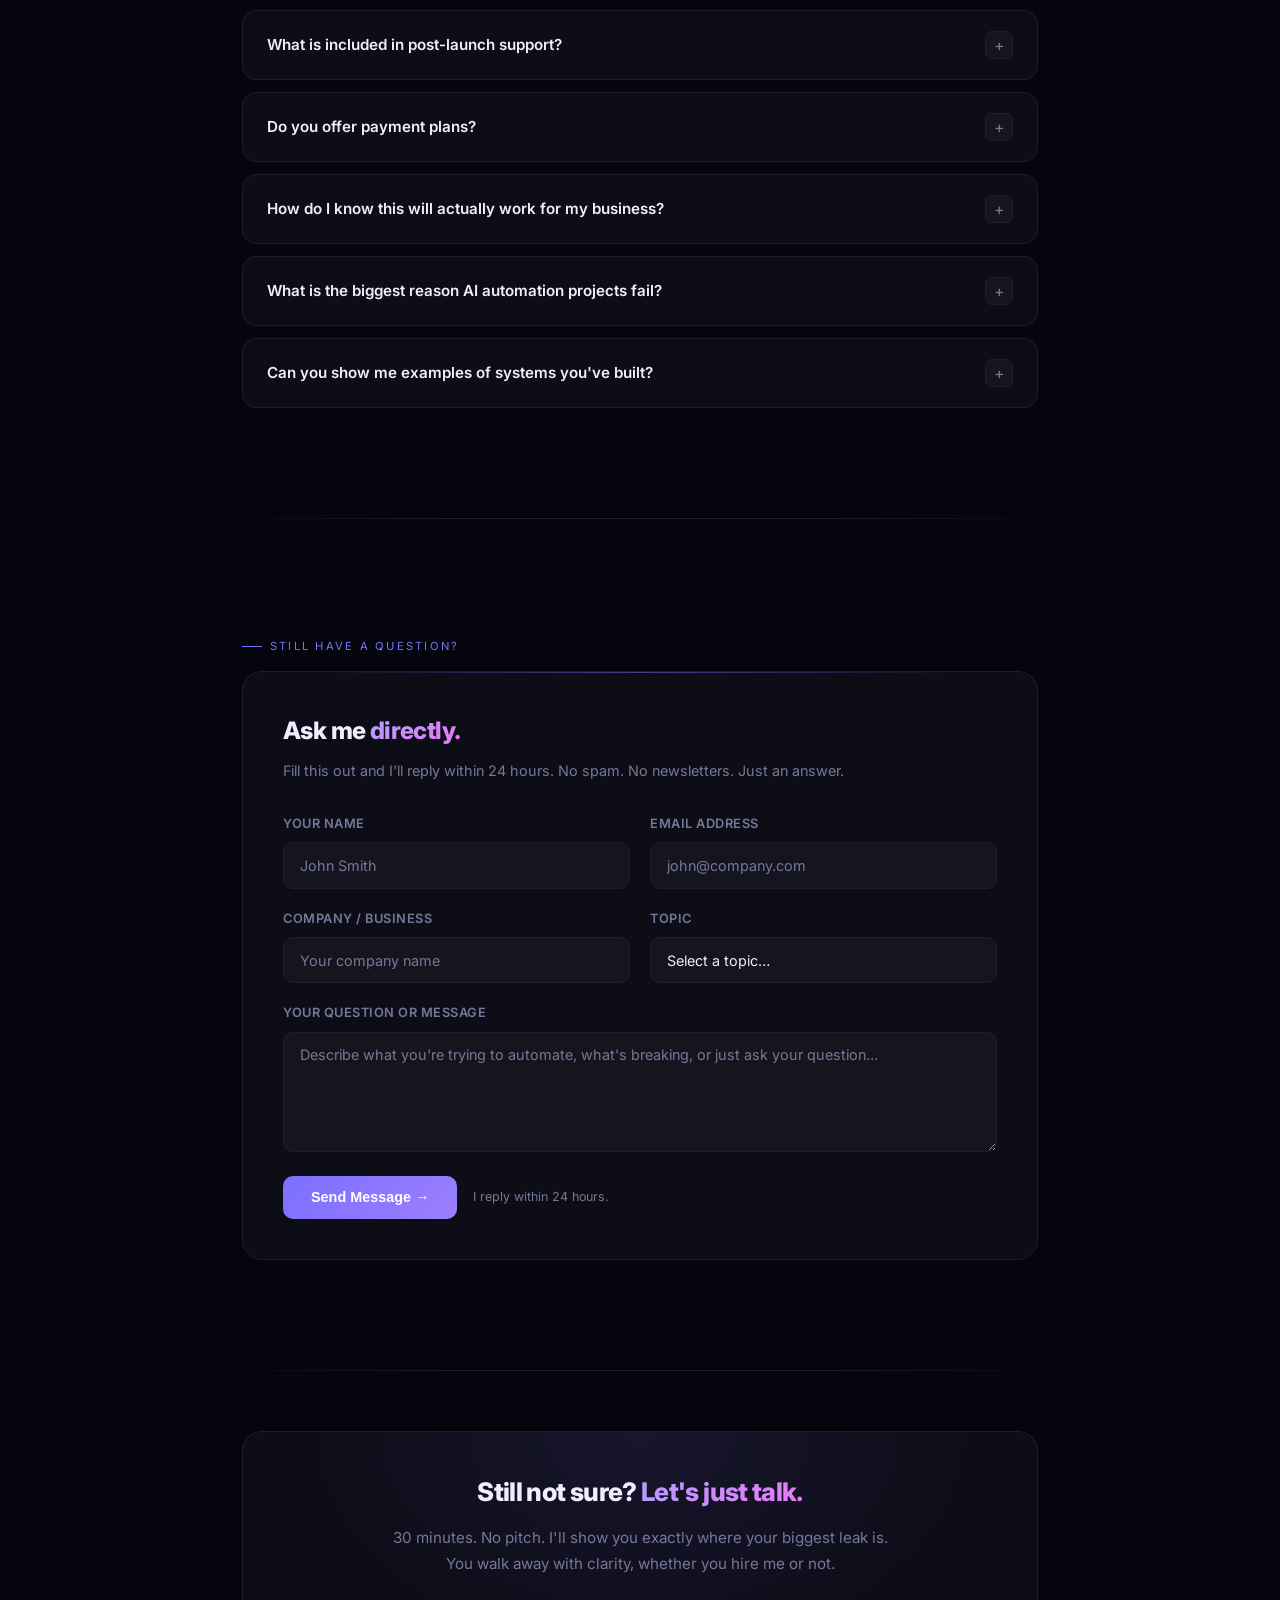
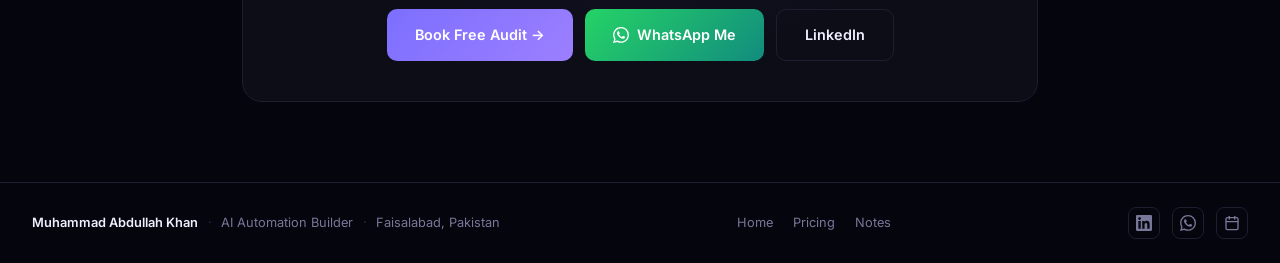
==== commit e2eddece: "feat: real AI chatbot, lead magnet, credibility overhaul, SEO & performance - Add /api/chat.js Verce" ====
--- a/faq.html
+++ b/faq.html
@@ -11,7 +11,10 @@
   <meta property="og:url" content="https://portfolios-eight-puce.vercel.app/faq.html" />
   <meta property="og:type" content="website" />
   <meta name="twitter:card" content="summary_large_image" />
+  <meta name="twitter:title" content="FAQ — Muhammad Abdullah Khan · AI Automation Builder" />
+  <meta name="twitter:description" content="Straight answers about how I work, what I build, and what to expect. AI automation for lead, voice, and RAG systems." />
   <meta name="twitter:image" content="https://portfolios-eight-puce.vercel.app/files/Dark_tech_banner_202604121155.jpeg" />
+  <link rel="canonical" href="https://portfolios-eight-puce.vercel.app/faq.html" />
   <link rel="preconnect" href="https://fonts.googleapis.com">
   <link href="https://fonts.googleapis.com/css2?family=Inter:wght@400;500;600;700;800;900&display=swap" rel="stylesheet">
   <style>
@@ -38,6 +41,16 @@
     html[data-theme="light"] nav, html[data-theme="light"] .mobile-menu { background: rgba(250,250,250,.85); }
     html[data-theme="light"] nav.scrolled { background: rgba(250,250,250,.97) !important; }
     html[data-theme="light"] .form-wrap, html[data-theme="light"] .contact-strip { background: rgba(250,250,250, 0.9); box-shadow: 0 4px 30px rgba(0,0,0,0.03); }
+    
+    /* Explicit Light Mode Text Fixes */
+    html[data-theme="light"] .faq-a-inner,
+    html[data-theme="light"] .section-sub,
+    html[data-theme="light"] .hero-sub,
+    html[data-theme="light"] .form-wrap p,
+    html[data-theme="light"] .form-note,
+    html[data-theme="light"] .contact-strip p { color: #1a1a24; }
+    html[data-theme="light"] .faq-q-text { color: #000000; }
+    html[data-theme="light"] .faq-icon { color: #6a6a8a; }
     
 
     body::before { content:''; position:fixed; inset:0; pointer-events:none; z-index:1000; opacity:.35; background-image:url("data:image/svg+xml,%3Csvg viewBox='0 0 256 256' xmlns='http://www.w3.org/2000/svg'%3E%3Cfilter id='n'%3E%3CfeTurbulence type='fractalNoise' baseFrequency='0.9' numOctaves='4' stitchTiles='stitch'/%3E%3C/filter%3E%3Crect width='100%25' height='100%25' filter='url(%23n)' opacity='0.04'/%3E%3C/svg%3E"); }
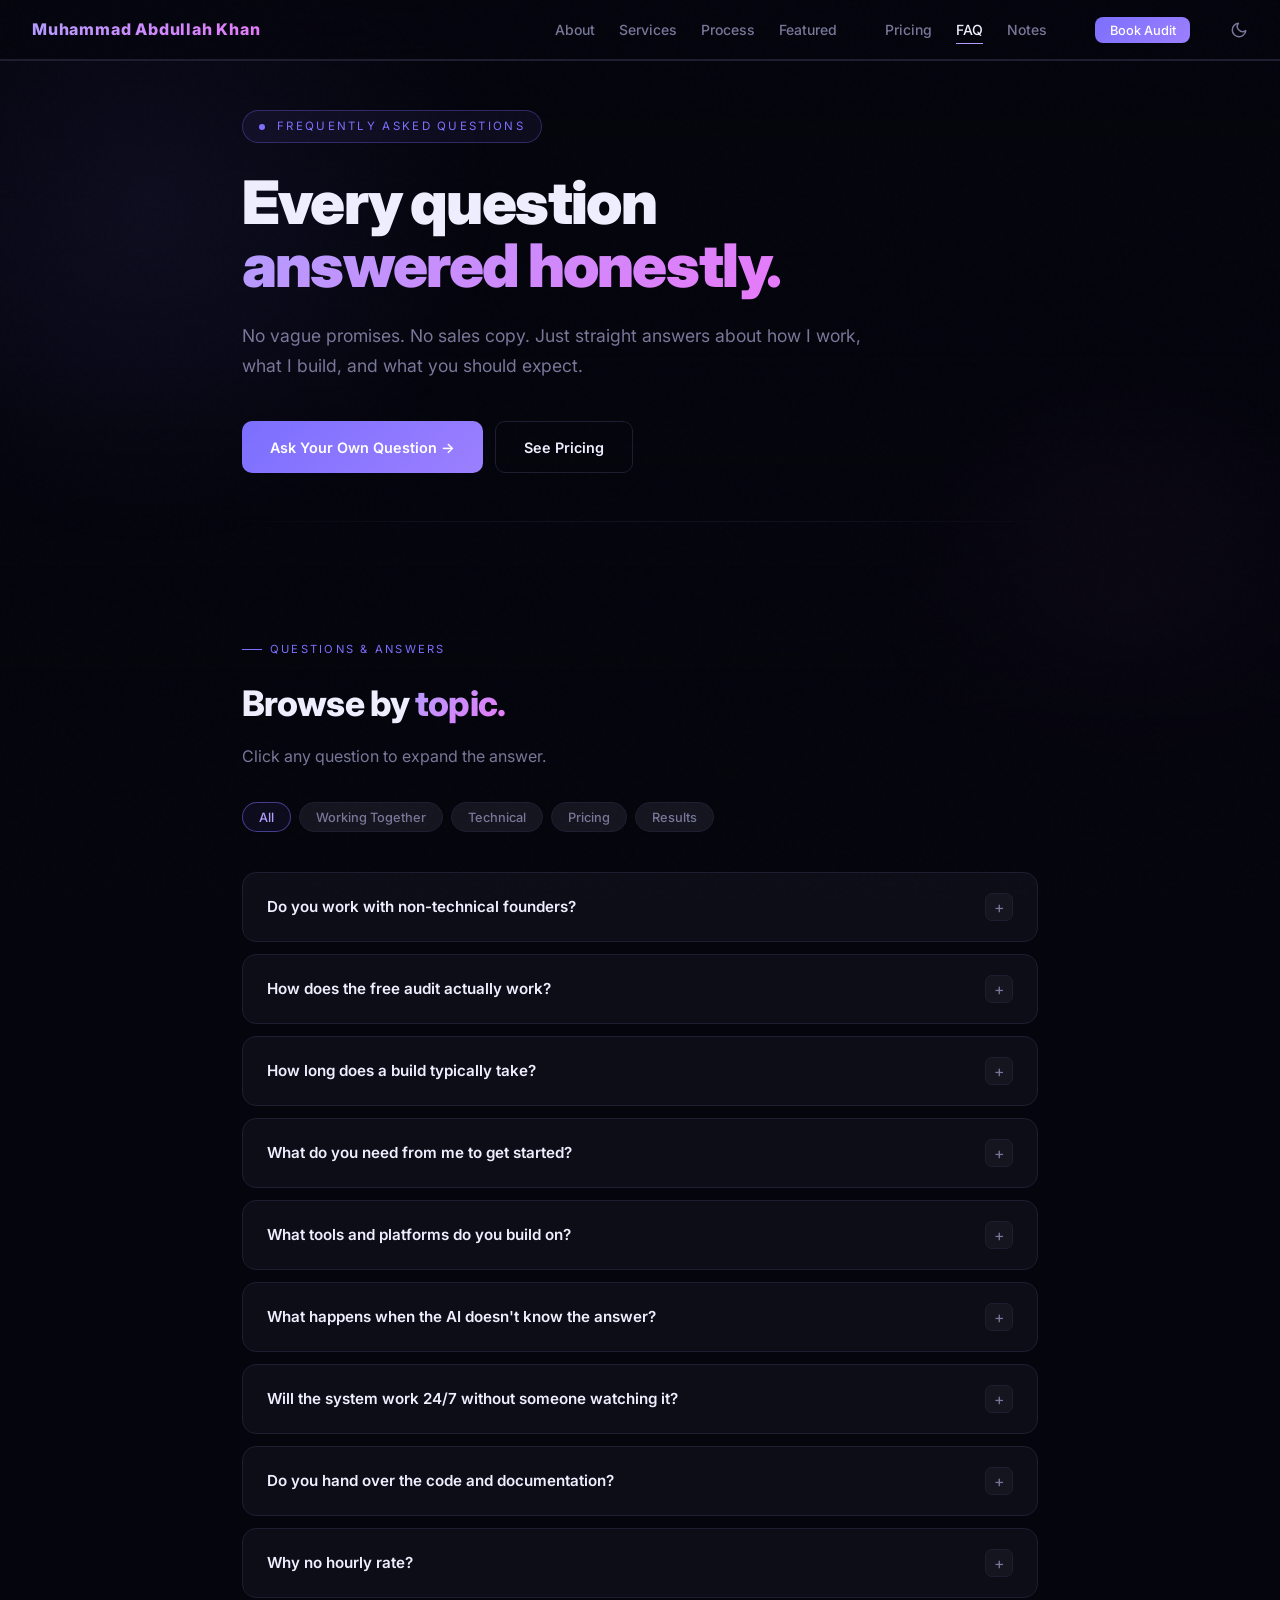
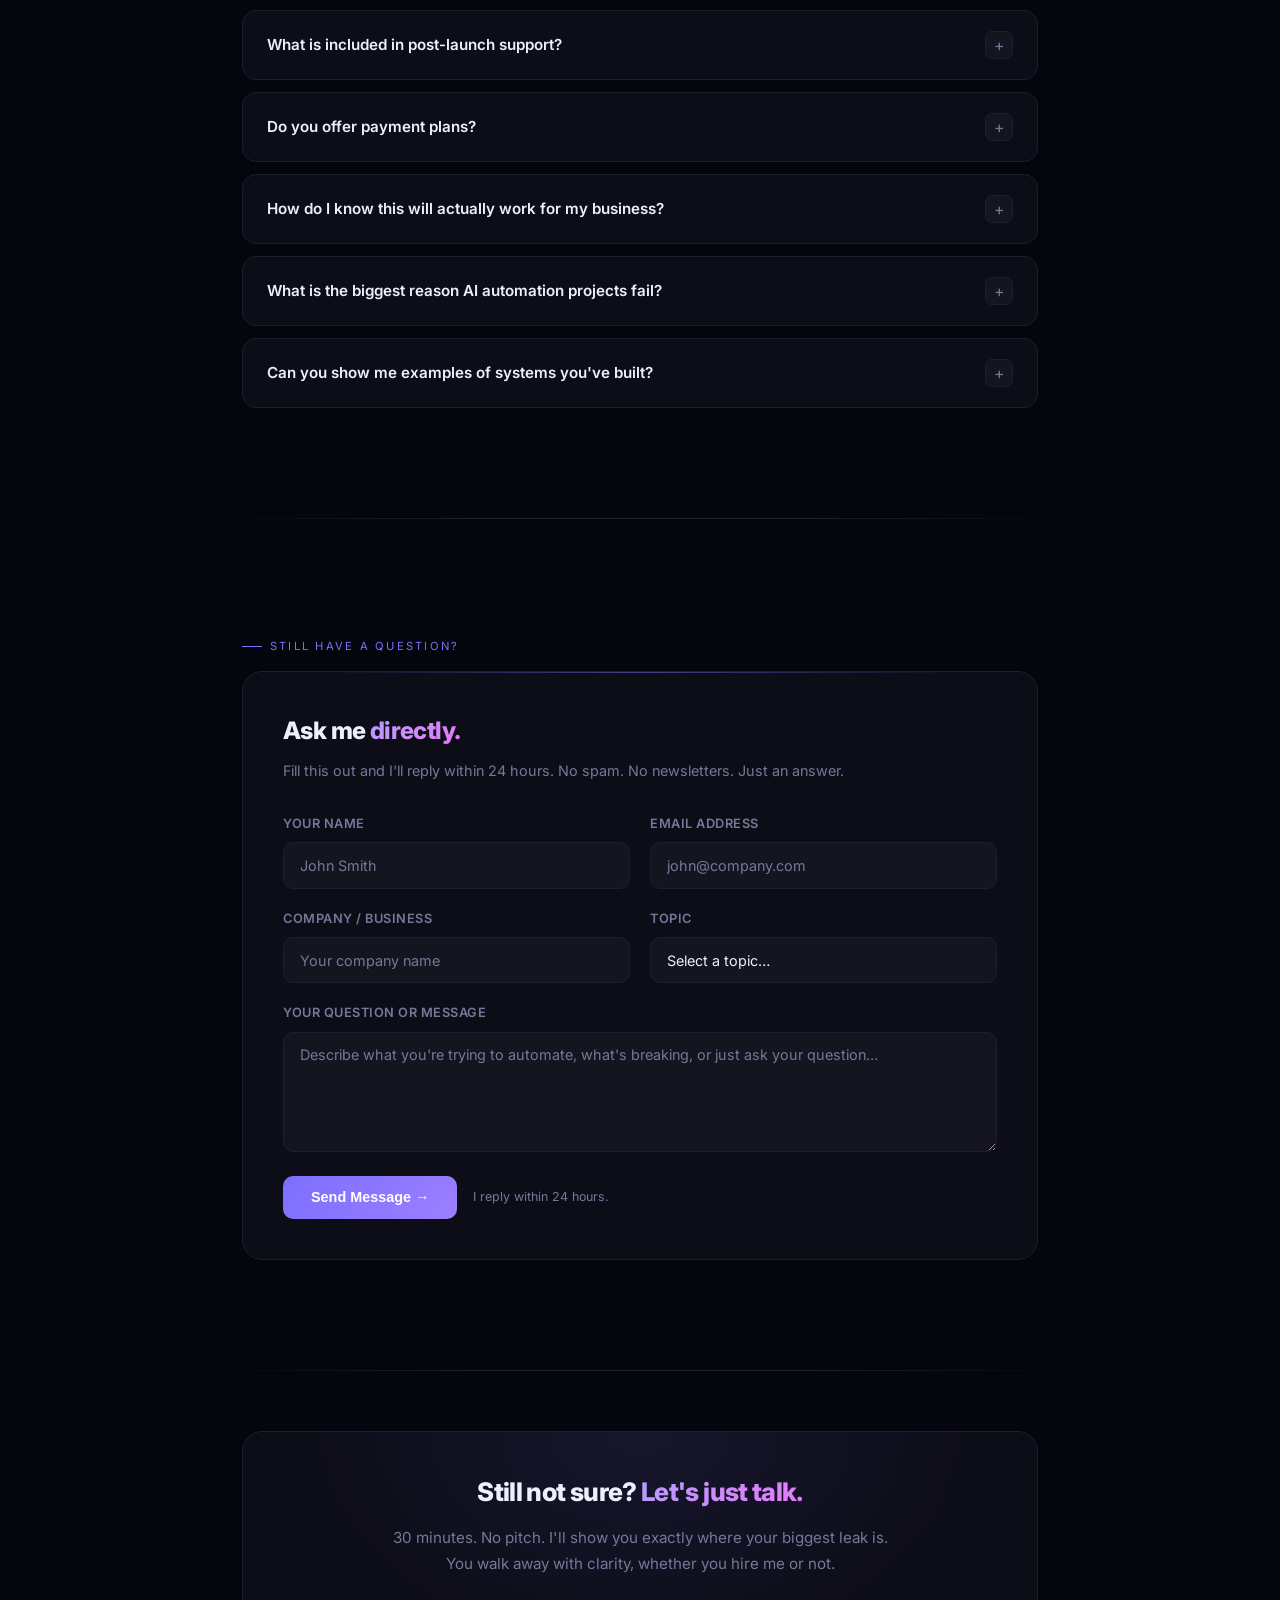
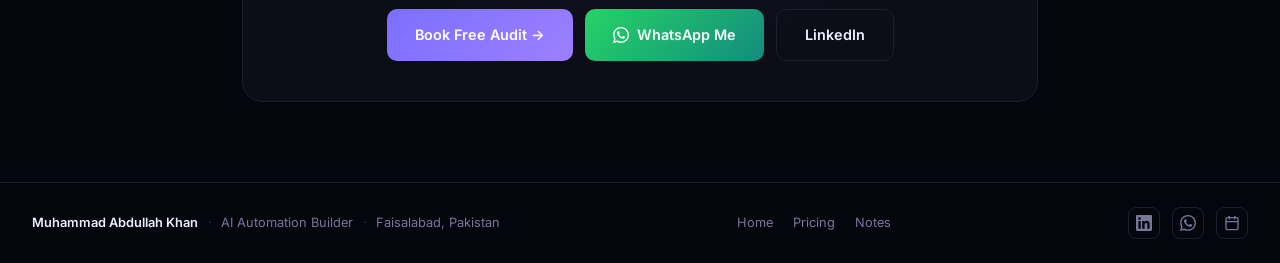
==== commit d9850f52: "feat: replace EmailJS with Web3Forms for lead magnet and contact forms Removes EmailJS SDK dependenc" ====
--- a/faq.html
+++ b/faq.html
@@ -500,8 +500,8 @@
     });
   });
 
-  // FORM SUBMIT — sends via WhatsApp with prefilled message
-  document.getElementById('contactForm').addEventListener('submit', e => {
+  // FORM SUBMIT — sends via Web3Forms
+  document.getElementById('contactForm').addEventListener('submit', async e => {
     e.preventDefault();
     const form = e.target;
     const name = form.name.value.trim();
@@ -511,12 +511,39 @@
       alert('Please fill in your name, email, and message.');
       return;
     }
-    const company = form.company.value.trim();
-    const topic = form.topic.value;
-    const text = `Hi Abdullah,\n\nName: ${name}\nEmail: ${email}${company ? '\nCompany: ' + company : ''}${topic ? '\nTopic: ' + topic : ''}\n\nMessage:\n${message}`;
-    window.open('https://wa.me/92326281281?text=' + encodeURIComponent(text), '_blank');
-    form.reset();
-    document.getElementById('formSuccess').classList.add('show');
+    const company = form.company ? form.company.value.trim() : '';
+    const topic = form.topic ? form.topic.value : '';
+    const submitBtn = form.querySelector('button[type="submit"]');
+    if (submitBtn) { submitBtn.disabled = true; submitBtn.textContent = 'Sending...'; }
+
+    try {
+      const res = await fetch('https://api.web3forms.com/submit', {
+        method: 'POST',
+        headers: { 'Content-Type': 'application/json', 'Accept': 'application/json' },
+        body: JSON.stringify({
+          access_key: 'bd0d37e4-179a-4f66-83b6-c0dcce38ecd7',
+          subject: 'New contact from ' + name + (topic ? ' — ' + topic : ''),
+          from_name: name,
+          email: email,
+          message: [
+            company ? 'Company: ' + company : '',
+            topic ? 'Topic: ' + topic : '',
+            '',
+            message,
+          ].filter(Boolean).join('\n'),
+        }),
+      });
+      const data = await res.json();
+      if (data.success) {
+        form.reset();
+        document.getElementById('formSuccess').classList.add('show');
+      } else {
+        throw new Error(data.message || 'Submission failed');
+      }
+    } catch (err) {
+      console.error('Web3Forms error:', err);
+      if (submitBtn) { submitBtn.disabled = false; submitBtn.textContent = 'Send message →'; }
+    }
   });
 </script>
 </body>
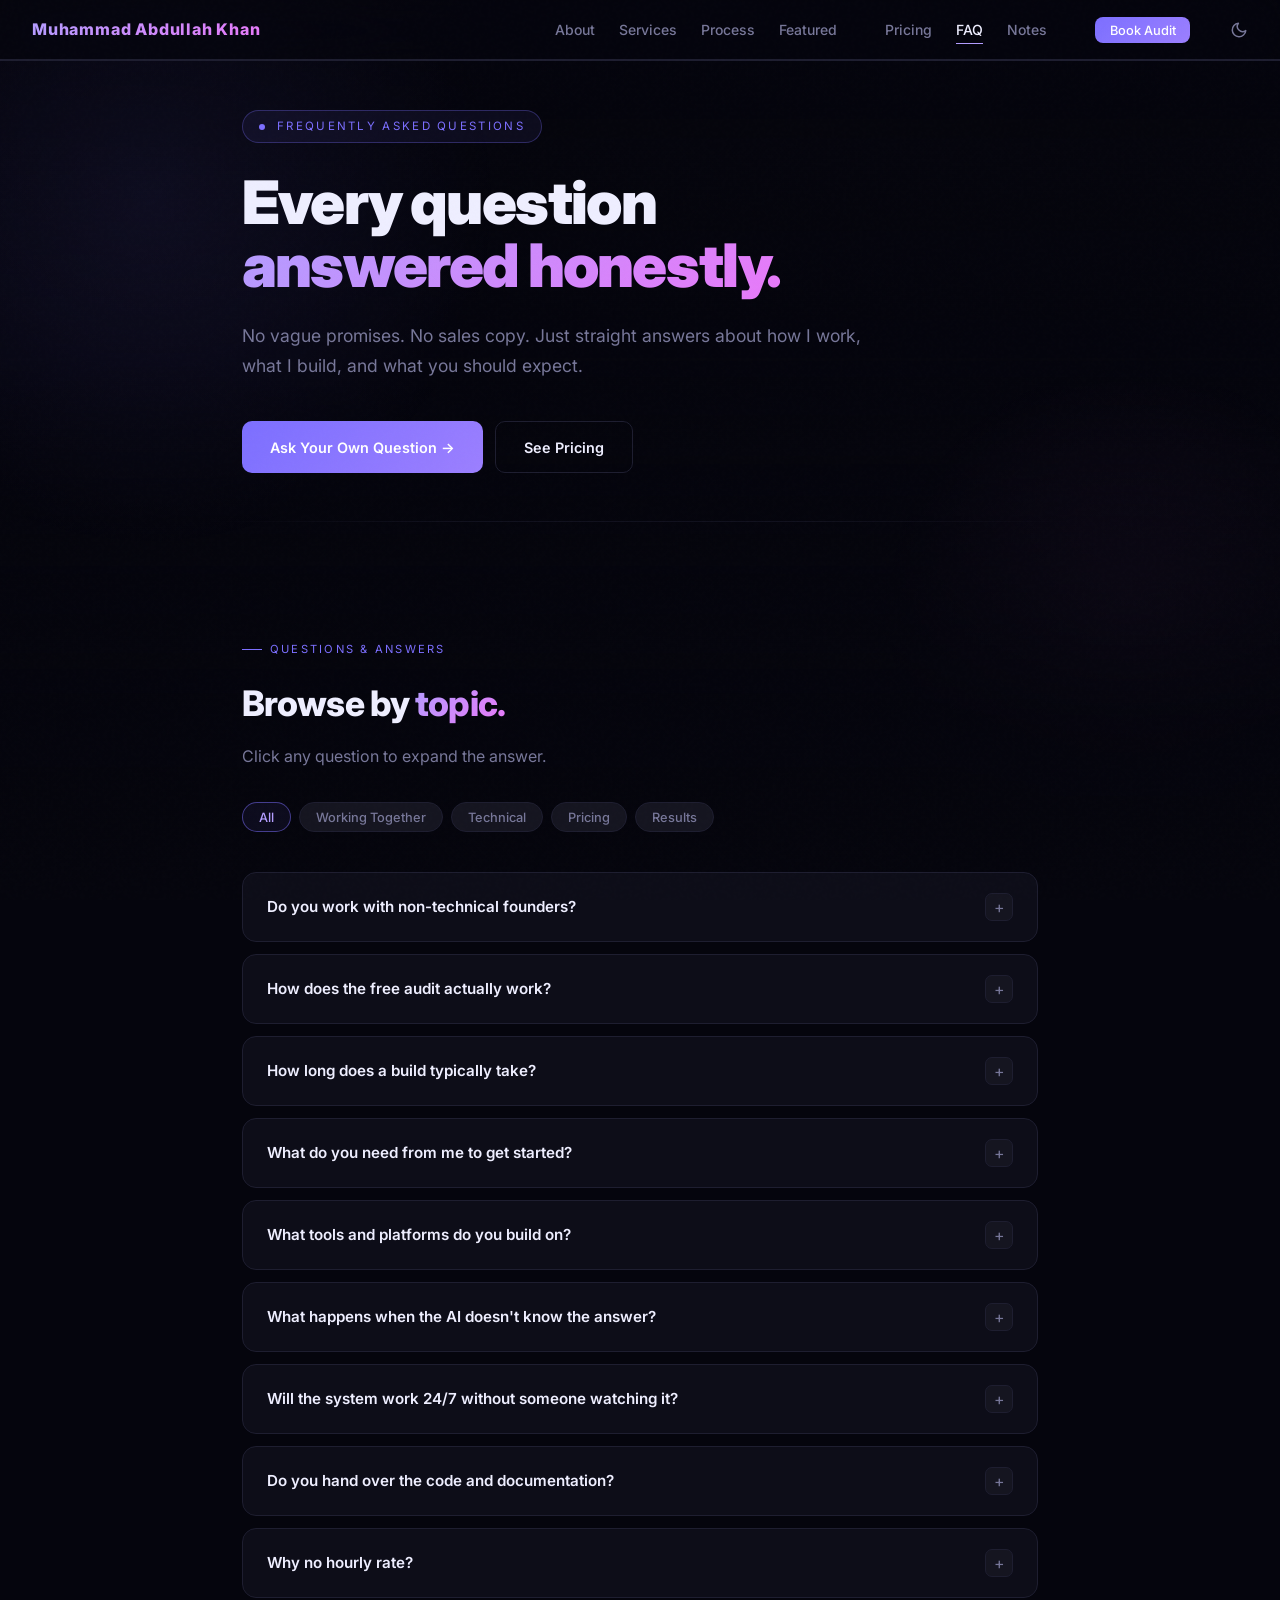
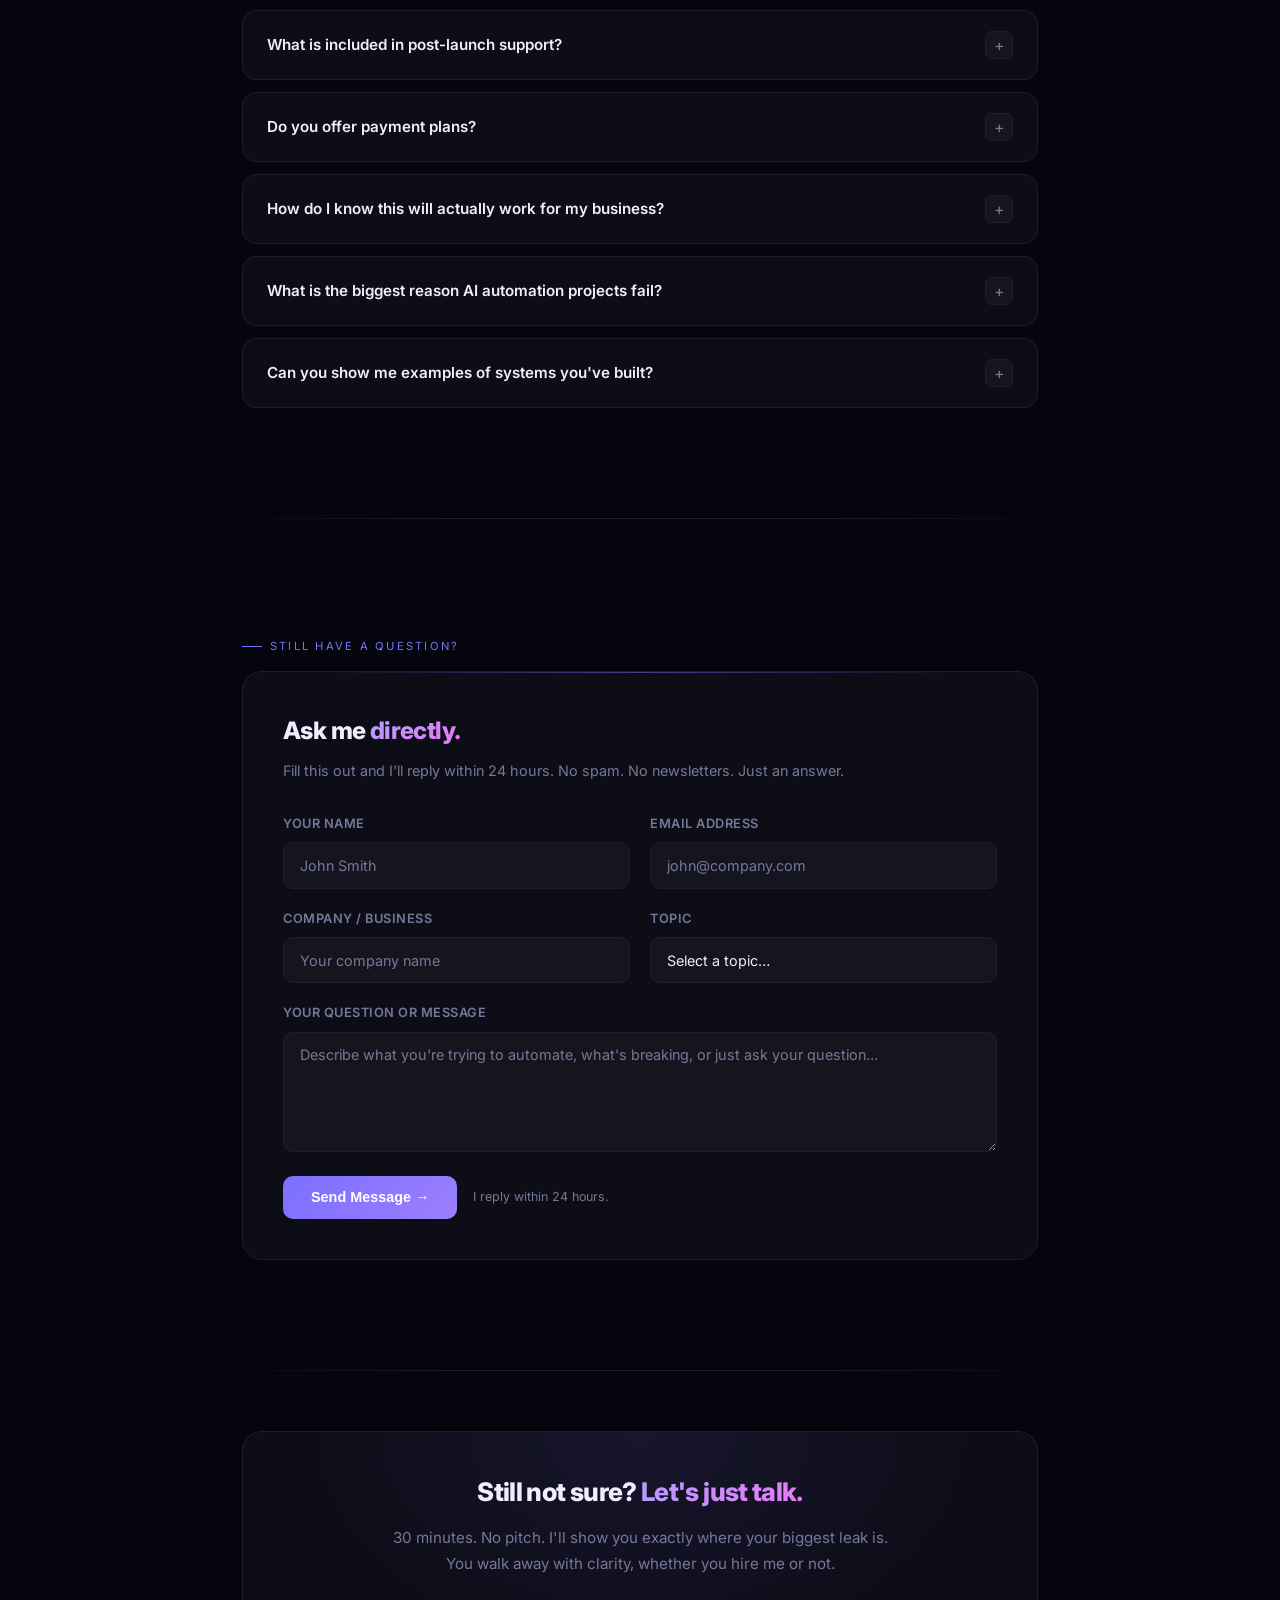
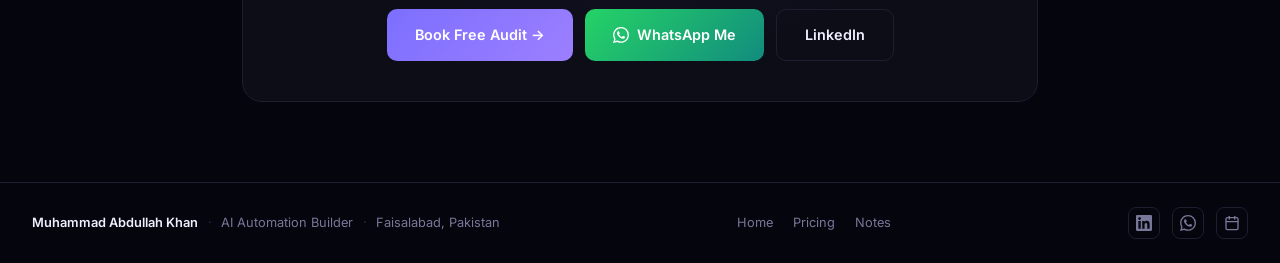
==== commit 33c7aafe: "feat: reading progress bar, copy-to-clipboard, second blog post, fix broken media paths - Reading pr" ====
--- a/faq.html
+++ b/faq.html
@@ -153,6 +153,9 @@
     .contact-strip p { color:var(--muted); font-size:.95rem; margin-bottom:2rem; line-height:1.7; position:relative; }
     .contact-btns { display:flex; gap:.75rem; justify-content:center; flex-wrap:wrap; position:relative; }
 
+    /* READING PROGRESS */
+    .read-progress { position:fixed; top:0; left:0; width:0%; height:3px; background:linear-gradient(90deg,var(--accent),var(--accent3)); z-index:999; transition:width .1s linear; }
+
     /* BACK TO TOP */
     .back-top { position:fixed; bottom:2rem; right:2rem; z-index:300; width:44px; height:44px; border-radius:10px; background:var(--bg3); border:1px solid var(--border); color:var(--muted); display:flex; align-items:center; justify-content:center; cursor:pointer; transition:all .25s; opacity:0; pointer-events:none; transform:translateY(10px); }
     .back-top.visible { opacity:1; pointer-events:all; transform:translateY(0); }
@@ -186,6 +189,7 @@
 </head>
 <body>
 <div class="bg-glow bg-glow-1"></div>
+<div class="read-progress" id="readProgress"></div>
 <div class="bg-glow bg-glow-2"></div>
 
 <button class="back-top" id="backTop" aria-label="Back to top">
@@ -382,7 +386,7 @@
       </div>
       <div class="form-success" id="formSuccess">
         <svg width="18" height="18" viewBox="0 0 18 18" fill="none"><path d="M3 9l4 4 8-8" stroke="#4ade80" stroke-width="2" stroke-linecap="round" stroke-linejoin="round"/></svg>
-        Opening WhatsApp with your message. I'll reply within 24 hours.
+        Message sent. I'll reply within 24 hours.
       </div>
     </form>
   </div>
@@ -463,6 +467,13 @@
       else { document.documentElement.setAttribute('data-theme', 'light'); localStorage.setItem('theme', 'light'); updateIcons(true); }
     });
   }
+
+  // READING PROGRESS
+  const rp = document.getElementById('readProgress');
+  window.addEventListener('scroll', () => {
+    const docH = document.documentElement.scrollHeight - document.documentElement.clientHeight;
+    rp.style.width = (window.scrollY / docH * 100) + '%';
+  }, {passive:true});
 
   // BACK TO TOP
   const bt = document.getElementById('backTop');
@@ -537,6 +548,7 @@
       if (data.success) {
         form.reset();
         document.getElementById('formSuccess').classList.add('show');
+        if (submitBtn) { submitBtn.disabled = false; submitBtn.textContent = 'Send Message →'; }
       } else {
         throw new Error(data.message || 'Submission failed');
       }
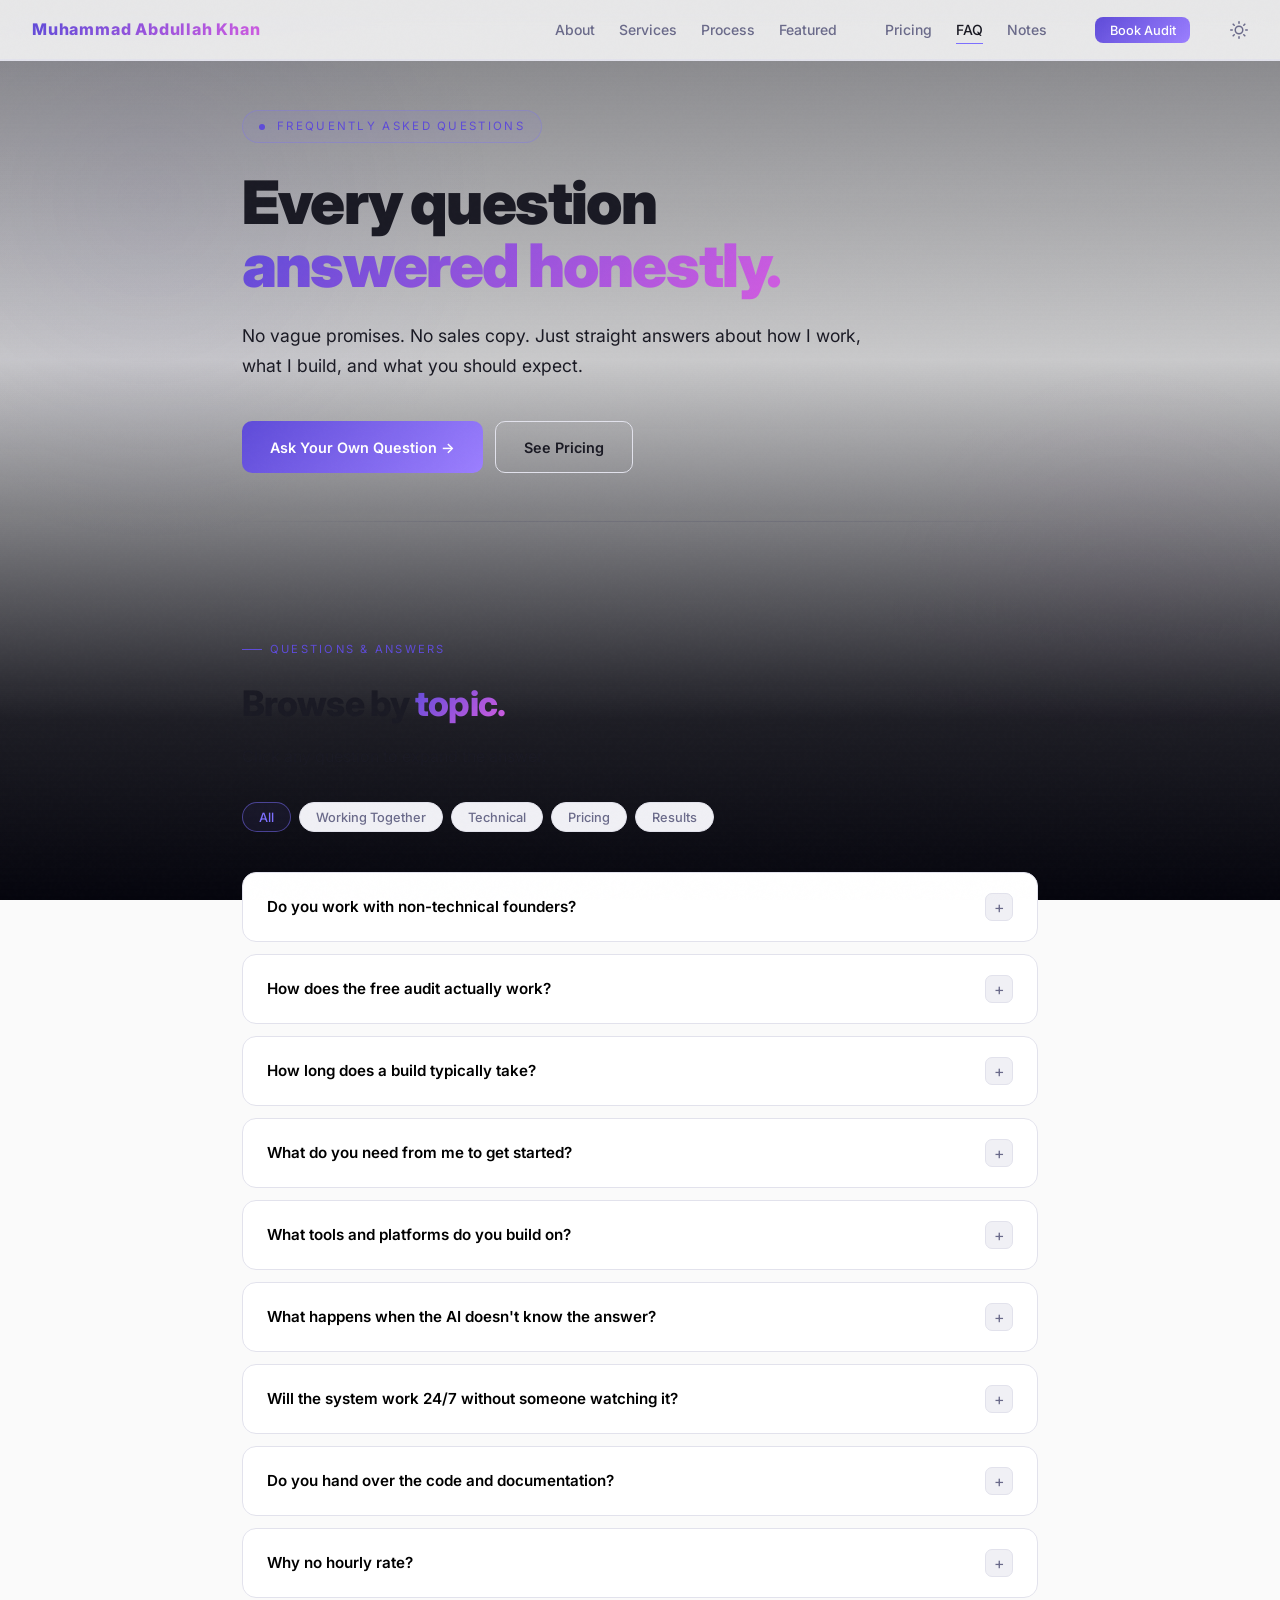
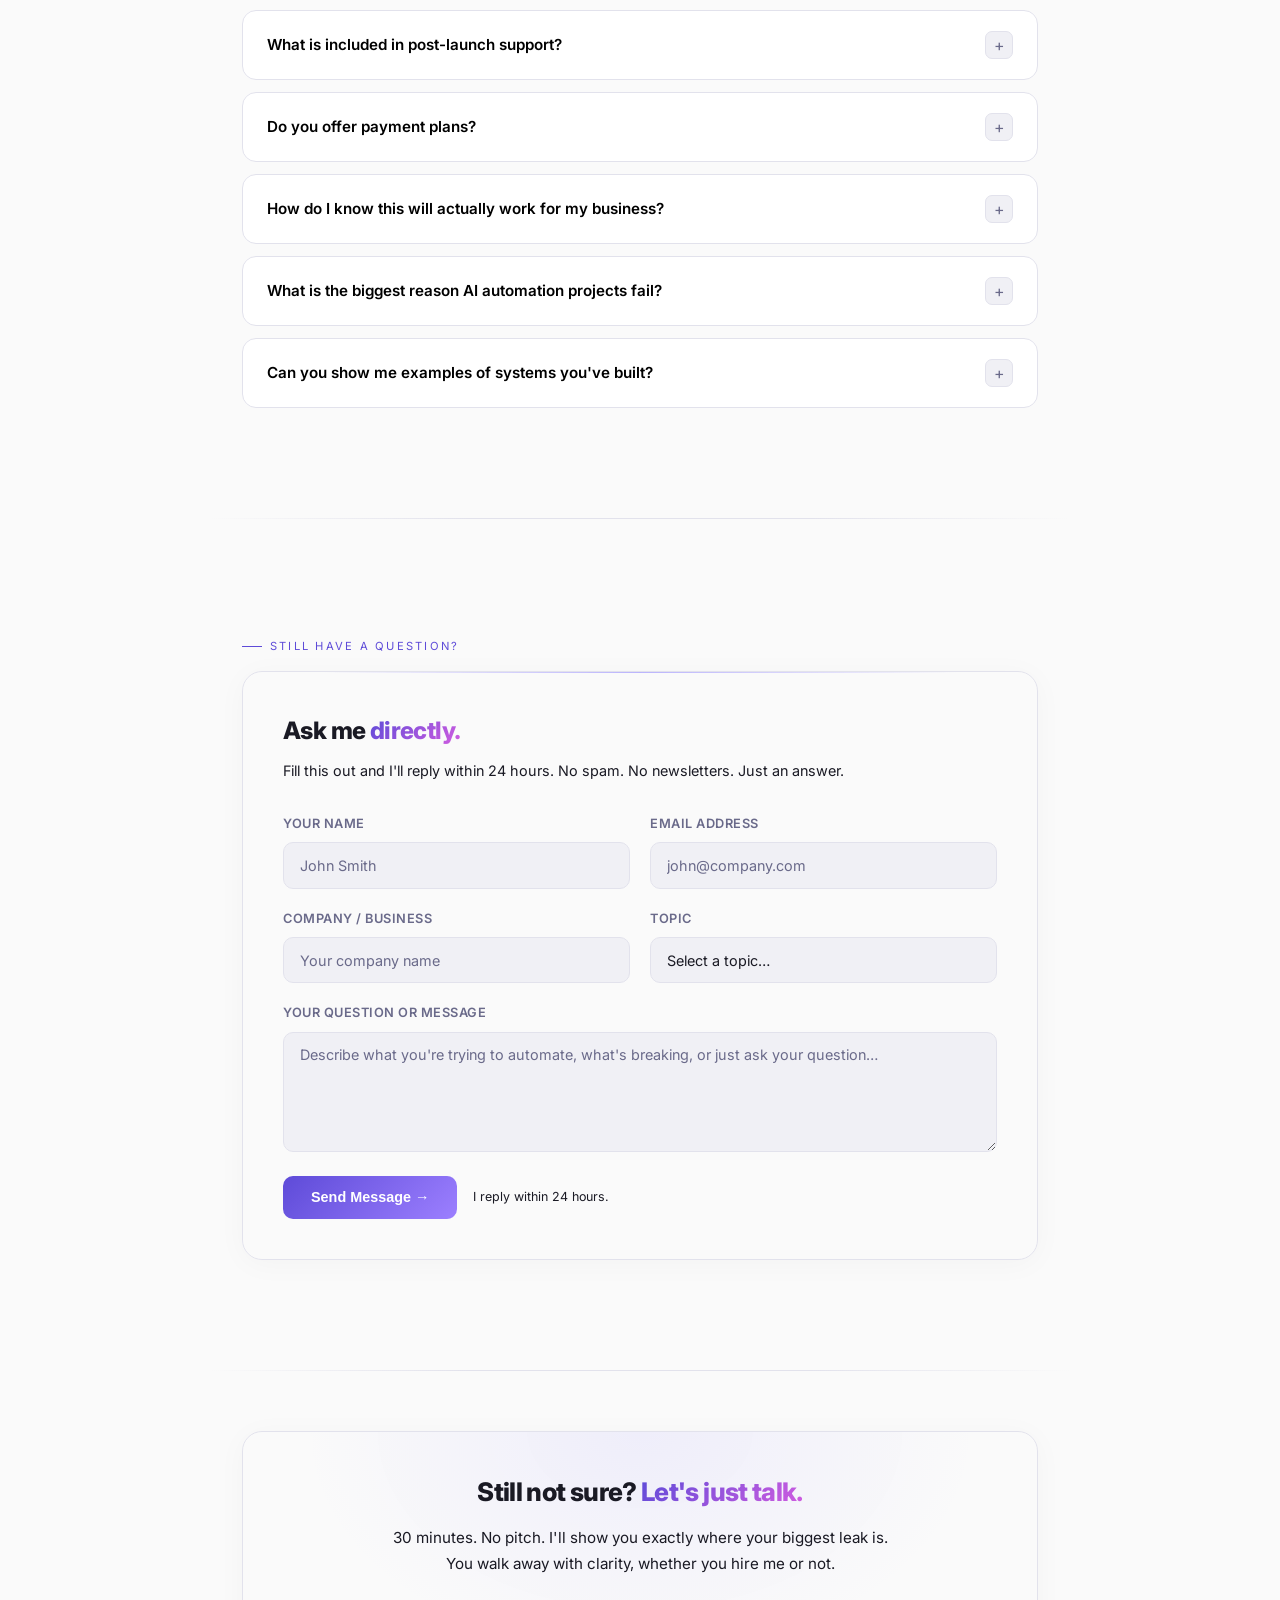
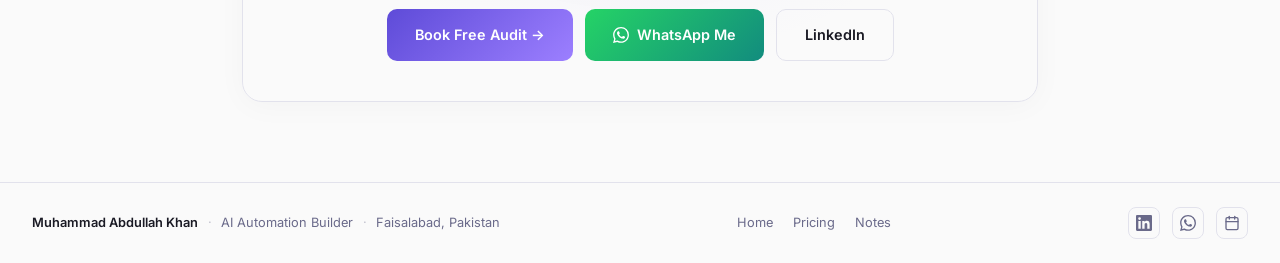
==== commit 15fedfd8: "feat: OS theme auto-detect, sticky audit bar, mobile chatbot, contact form, print CSS - Auto-detect " ====
--- a/faq.html
+++ b/faq.html
@@ -7,16 +7,36 @@
   <meta name="description" content="Common questions about working with Muhammad Abdullah Khan. How I build, what I charge, what you get, and why it works." />
   <meta property="og:title" content="FAQ — Muhammad Abdullah Khan · AI Automation Builder" />
   <meta property="og:description" content="Straight answers about how I work, what I build, and what to expect." />
-  <meta property="og:image" content="https://portfolios-eight-puce.vercel.app/files/Dark_tech_banner_202604121155.jpeg" />
-  <meta property="og:url" content="https://portfolios-eight-puce.vercel.app/faq.html" />
+  <meta property="og:image" content="https://abdullahautomations.vercel.app/files/og-image.svg" />
+  <meta property="og:url" content="https://abdullahautomations.vercel.app/faq.html" />
   <meta property="og:type" content="website" />
   <meta name="twitter:card" content="summary_large_image" />
   <meta name="twitter:title" content="FAQ — Muhammad Abdullah Khan · AI Automation Builder" />
   <meta name="twitter:description" content="Straight answers about how I work, what I build, and what to expect. AI automation for lead, voice, and RAG systems." />
-  <meta name="twitter:image" content="https://portfolios-eight-puce.vercel.app/files/Dark_tech_banner_202604121155.jpeg" />
-  <link rel="canonical" href="https://portfolios-eight-puce.vercel.app/faq.html" />
+  <meta name="twitter:image" content="https://abdullahautomations.vercel.app/files/og-image.svg" />
+  <link rel="canonical" href="https://abdullahautomations.vercel.app/faq.html" />
+  <link rel="icon" href="/favicon.svg" type="image/svg+xml" />
   <link rel="preconnect" href="https://fonts.googleapis.com">
   <link href="https://fonts.googleapis.com/css2?family=Inter:wght@400;500;600;700;800;900&display=swap" rel="stylesheet">
+  <style media="print">
+    @page { margin: 1.5cm; }
+    body { background: #fff !important; color: #111 !important; font-size: 11pt; }
+    nav, .mobile-menu, .back-top, .read-progress, .bg-glow { display: none !important; }
+    h1, h2, h3 { color: #111 !important; page-break-after: avoid; }
+    .gradient-text { -webkit-text-fill-color: #5e4bd8 !important; background: none !important; }
+    .faq-item, .contact-section { border: 1px solid #ccc !important; background: #fff !important; box-shadow: none !important; break-inside: avoid; }
+    .btn { background: none !important; color: #5e4bd8 !important; border: 1px solid #5e4bd8 !important; box-shadow: none !important; }
+    a[href]::after { content: " (" attr(href) ")"; font-size: 8pt; color: #666; }
+    a.btn::after { content: none; }
+  </style>
+  <script type="application/ld+json">
+  {
+    "@context": "https://schema.org",
+    "@type": "FAQPage",
+    "name": "AI Automation FAQ — Muhammad Abdullah Khan",
+    "url": "https://abdullahautomations.vercel.app/faq.html"
+  }
+  </script>
   <style>
     *, *::before, *::after { box-sizing: border-box; margin: 0; padding: 0; }
     :root {
@@ -152,6 +172,13 @@
     .contact-strip h2 { font-size:1.6rem; margin-bottom:.75rem; position:relative; }
     .contact-strip p { color:var(--muted); font-size:.95rem; margin-bottom:2rem; line-height:1.7; position:relative; }
     .contact-btns { display:flex; gap:.75rem; justify-content:center; flex-wrap:wrap; position:relative; }
+
+    /* REDUCED MOTION */
+    @media (prefers-reduced-motion: reduce) {
+      *, *::before, *::after { animation-duration: .01ms !important; animation-iteration-count: 1 !important; transition-duration: .01ms !important; }
+      .reveal { opacity: 1 !important; transform: none !important; }
+      html { scroll-behavior: auto !important; }
+    }
 
     /* READING PROGRESS */
     .read-progress { position:fixed; top:0; left:0; width:0%; height:3px; background:linear-gradient(90deg,var(--accent),var(--accent3)); z-index:999; transition:width .1s linear; }
@@ -460,7 +487,9 @@
       if (isLight) { moonIcon.style.display = 'none'; sunIcon.style.display = 'block'; }
       else { moonIcon.style.display = 'block'; sunIcon.style.display = 'none'; }
     }
-    if (localStorage.getItem('theme') === 'light') { document.documentElement.setAttribute('data-theme', 'light'); updateIcons(true); }
+    const savedTheme = localStorage.getItem('theme');
+    if (savedTheme === 'light') { document.documentElement.setAttribute('data-theme', 'light'); updateIcons(true); }
+    else if (!savedTheme && window.matchMedia('(prefers-color-scheme: light)').matches) { document.documentElement.setAttribute('data-theme', 'light'); updateIcons(true); }
     themeToggle.addEventListener('click', () => {
       const isLight = document.documentElement.getAttribute('data-theme') === 'light';
       if (isLight) { document.documentElement.removeAttribute('data-theme'); localStorage.setItem('theme', 'dark'); updateIcons(false); }
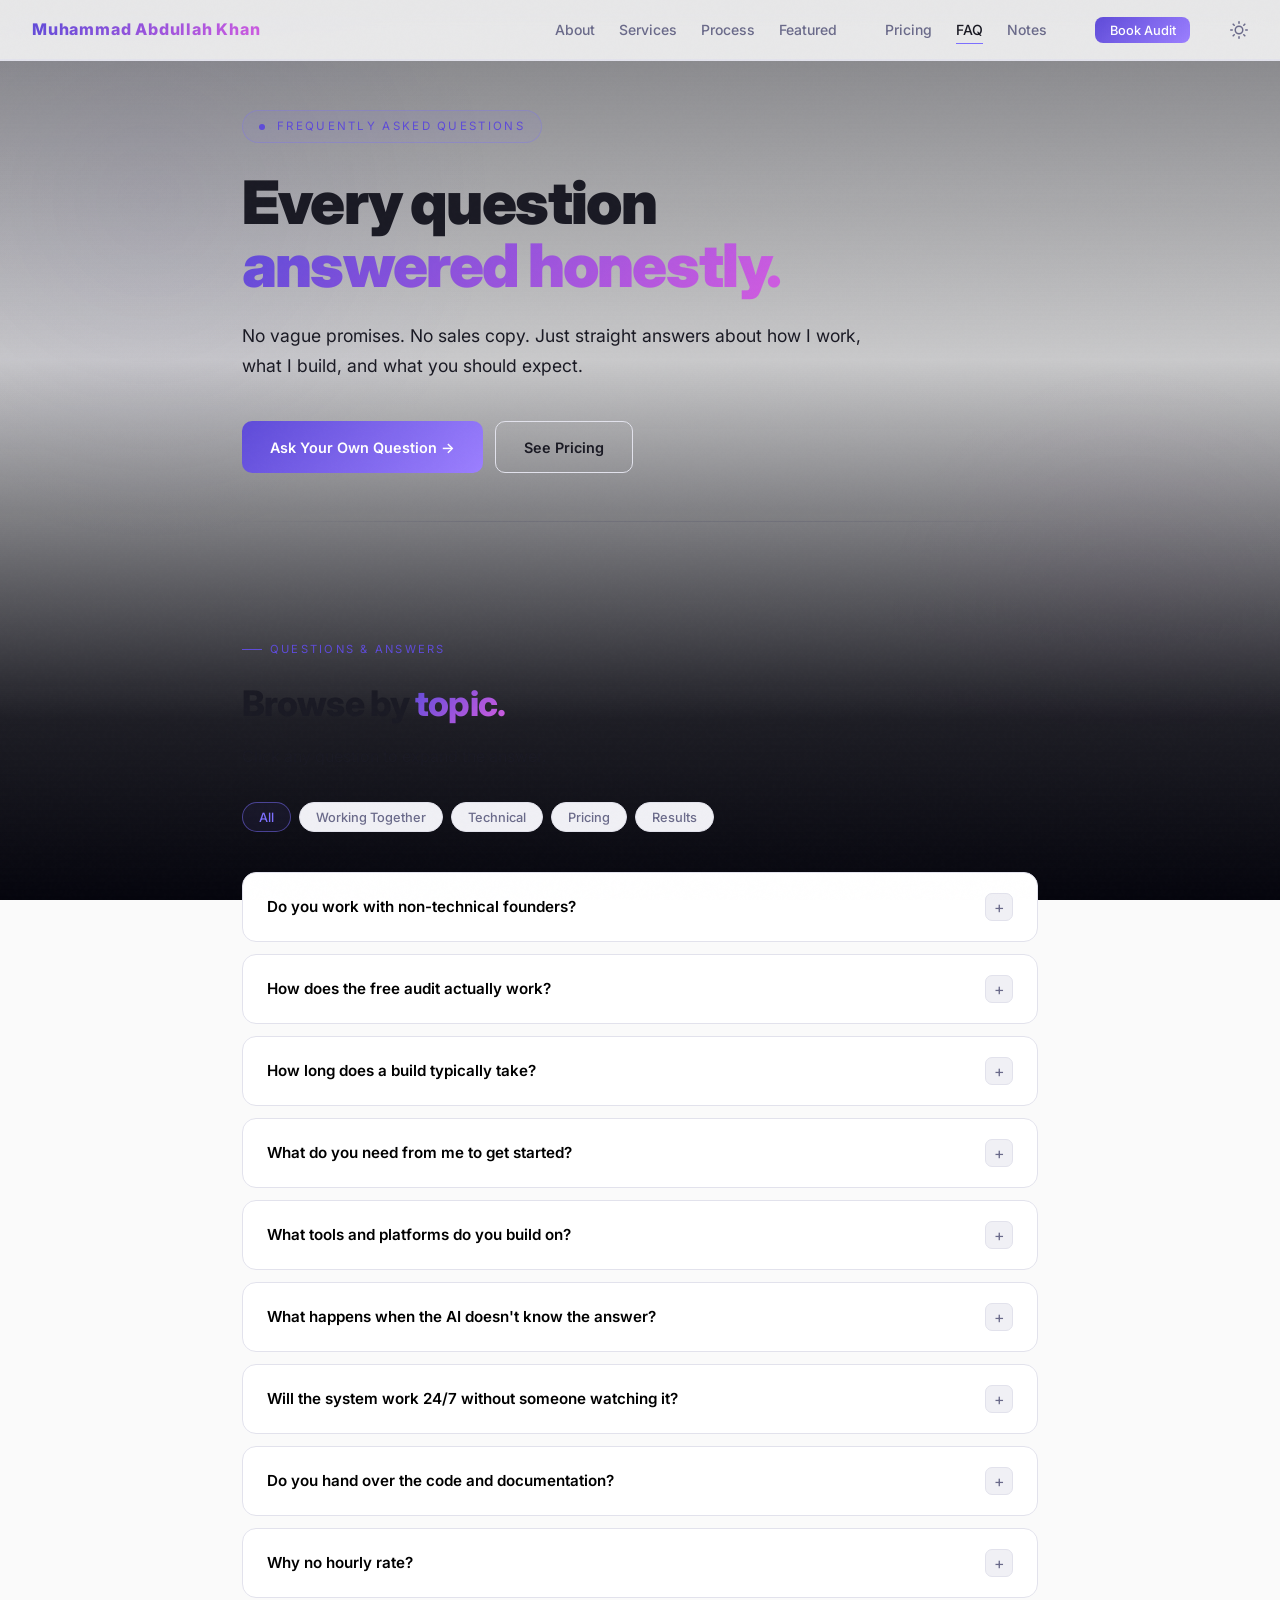
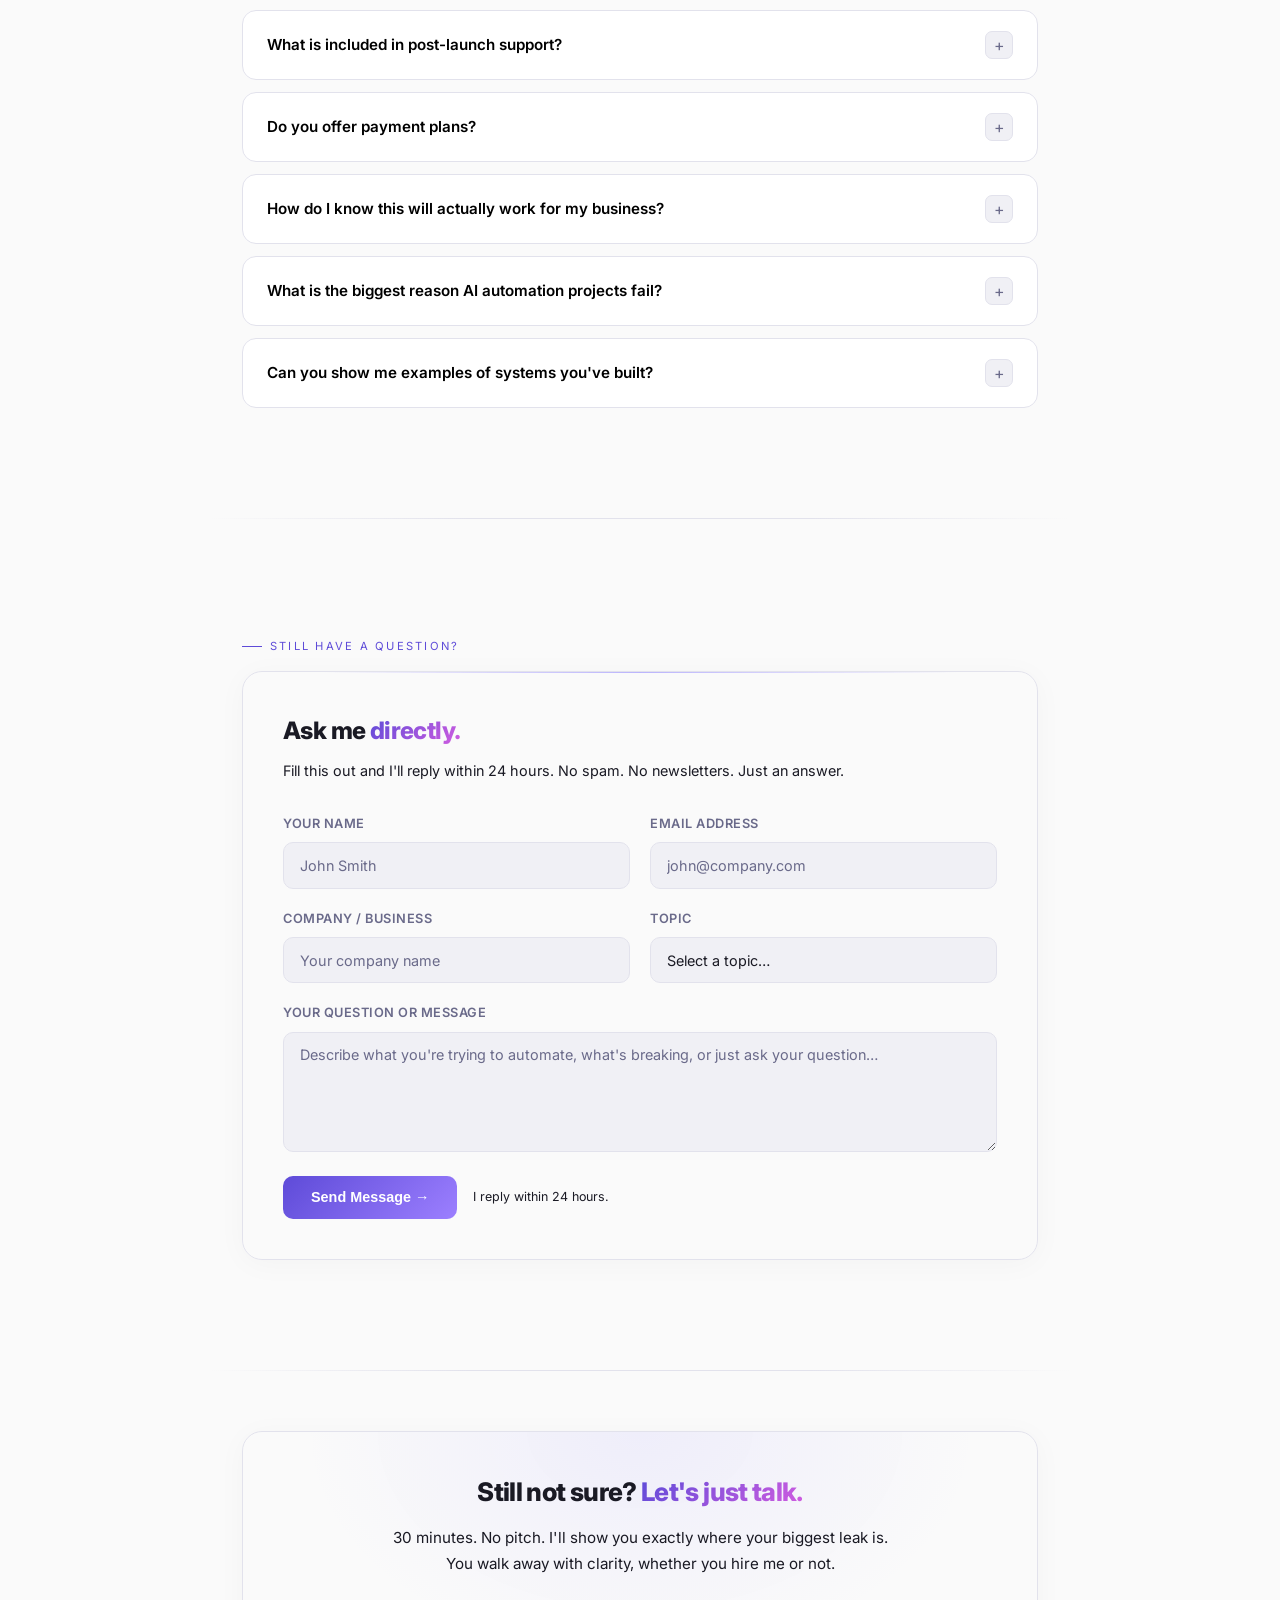
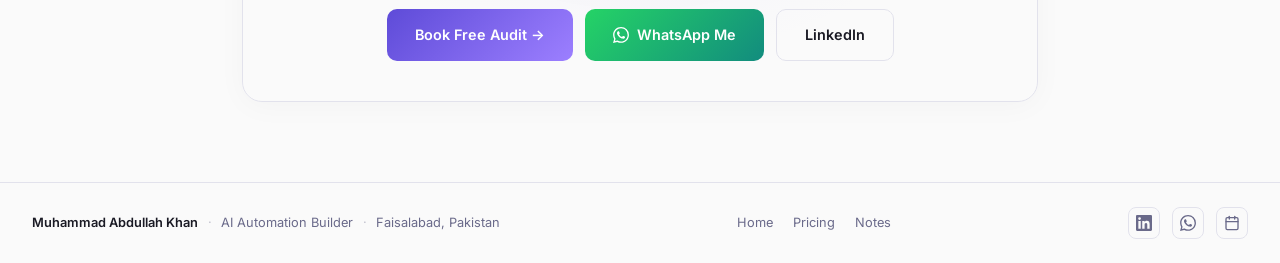
==== commit a8e2db07: "fix: rewrite reduced-motion CSS to not kill marquee animations The blanket '*, *::before, *::after {" ====
--- a/faq.html
+++ b/faq.html
@@ -175,8 +175,8 @@
 
     /* REDUCED MOTION */
     @media (prefers-reduced-motion: reduce) {
-      *, *::before, *::after { animation-duration: .01ms !important; animation-iteration-count: 1 !important; transition-duration: .01ms !important; }
-      .reveal { opacity: 1 !important; transform: none !important; }
+      .reveal { opacity: 1 !important; transform: none !important; transition: none !important; }
+      .bg-glow, .gradient-text { animation: none !important; }
       html { scroll-behavior: auto !important; }
     }
 
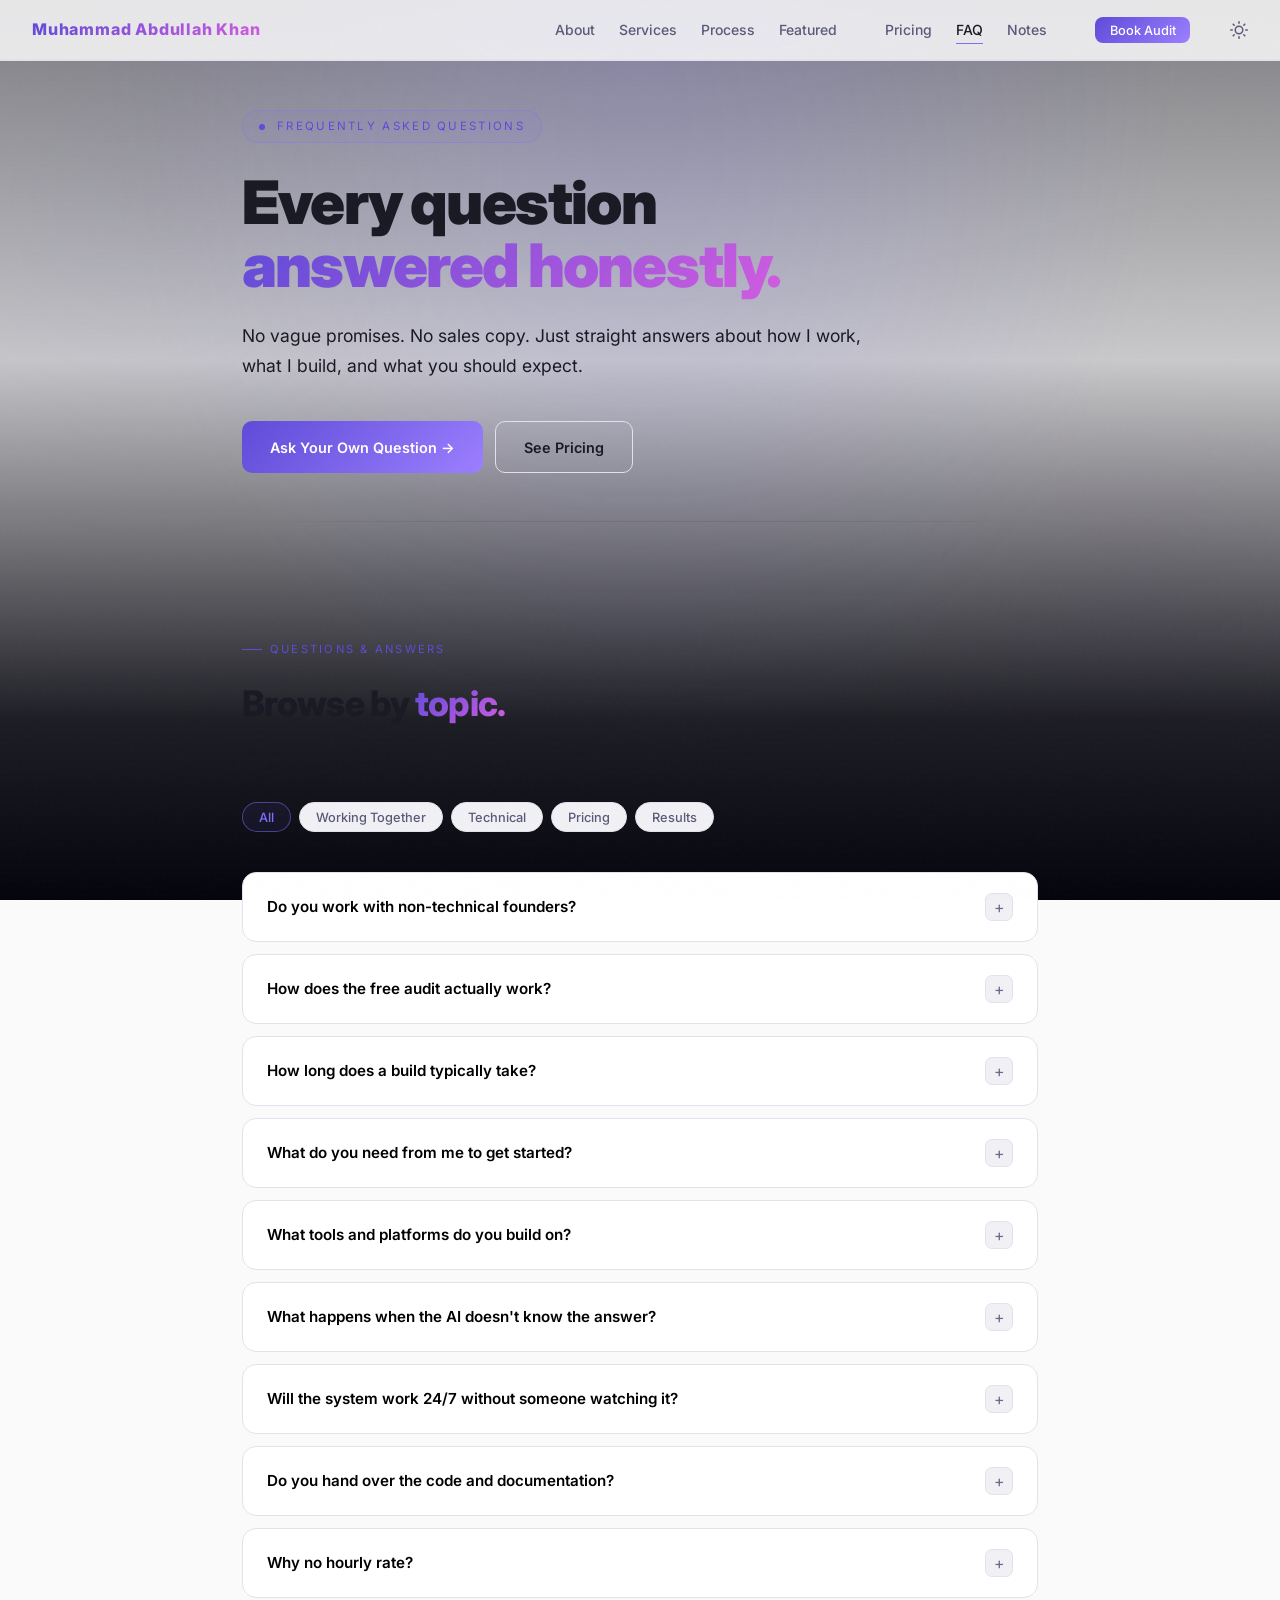
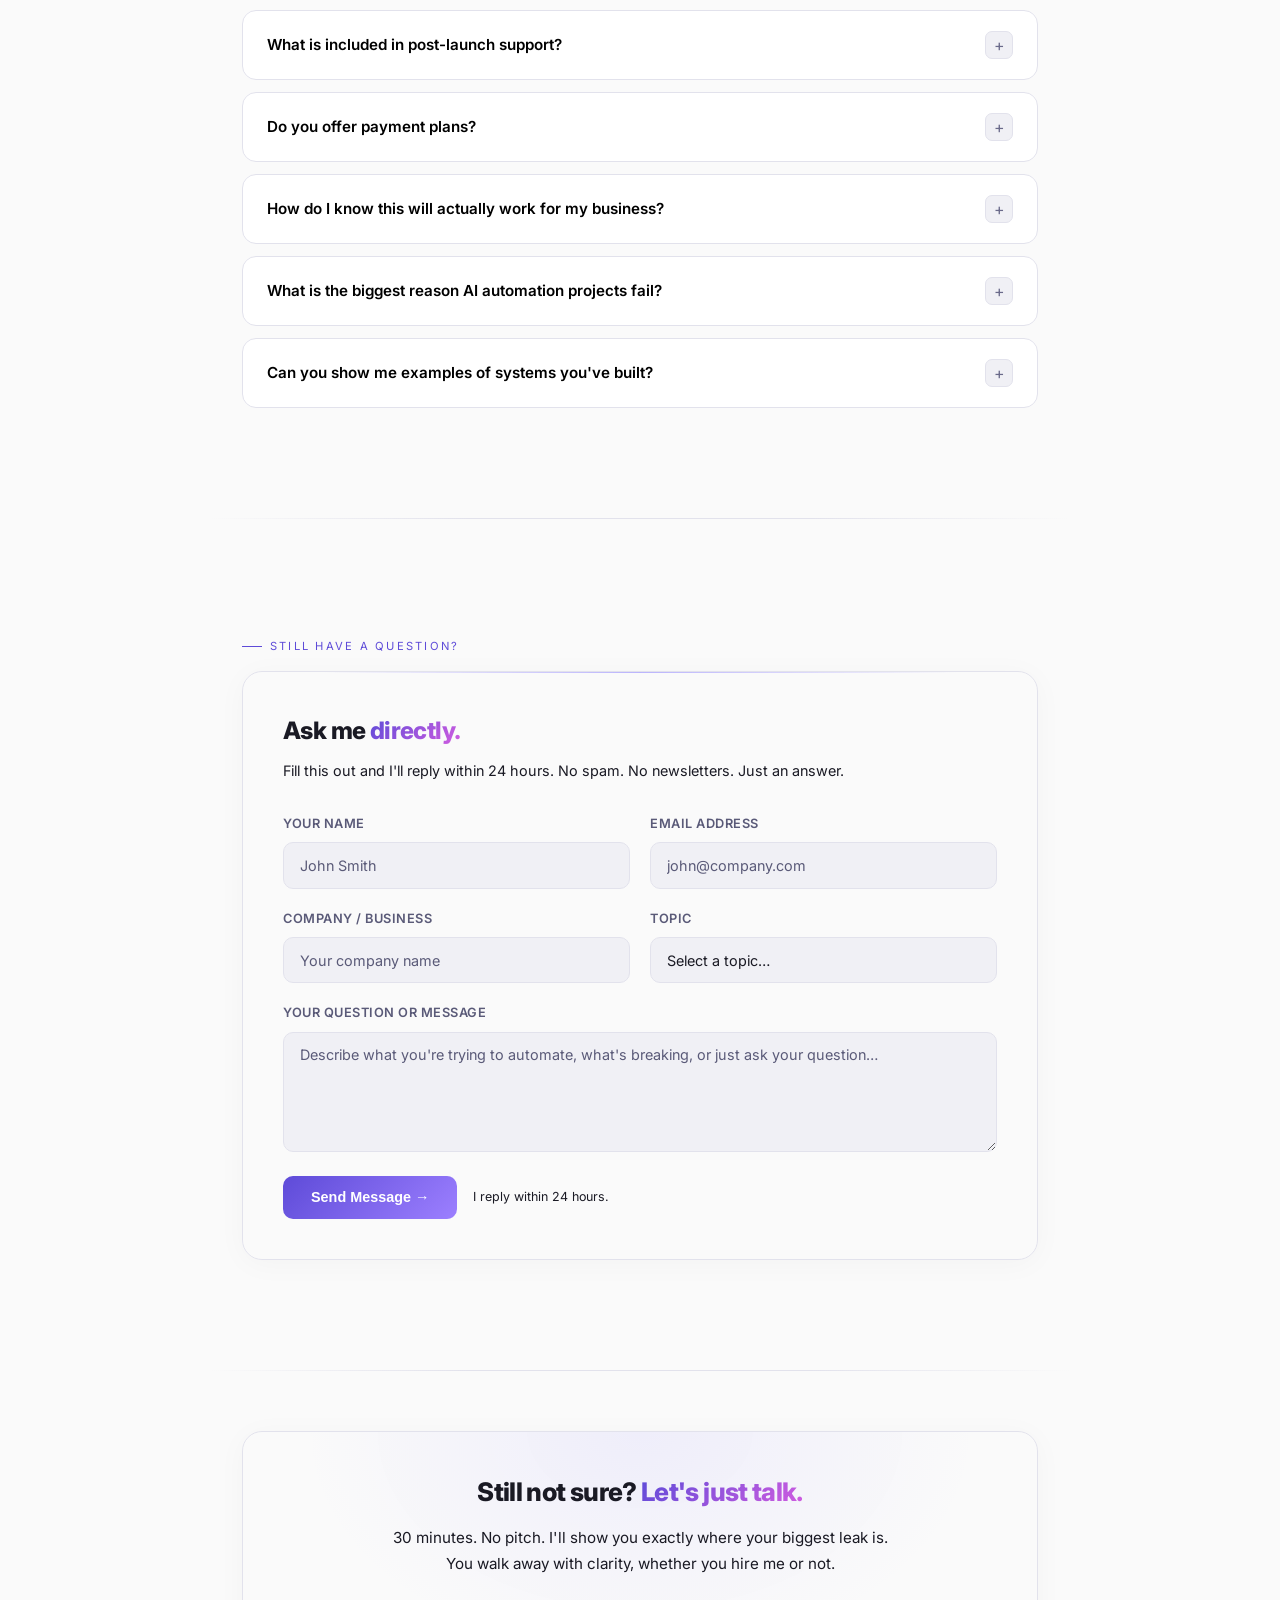
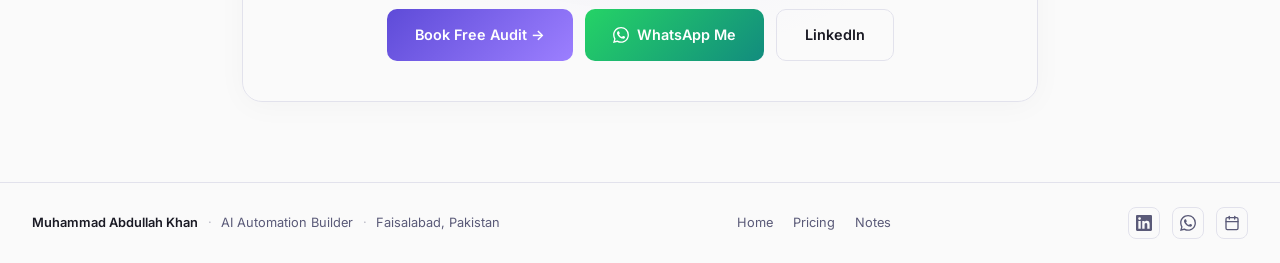
==== commit 82391dcc: "chore: portfolio cleanup, perf, a11y, and shared tokens Phase 1 - bugs & weight: - Remove broken <vi" ====
--- a/faq.html
+++ b/faq.html
@@ -3,6 +3,9 @@
 <head>
   <meta charset="UTF-8" />
   <meta name="viewport" content="width=device-width, initial-scale=1.0" />
+  <meta name="author" content="Muhammad Abdullah Khan" />
+  <meta name="theme-color" content="#7c6fff" media="(prefers-color-scheme: dark)" />
+  <meta name="theme-color" content="#5e4bd8" media="(prefers-color-scheme: light)" />
   <title>FAQ — Muhammad Abdullah Khan</title>
   <meta name="description" content="Common questions about working with Muhammad Abdullah Khan. How I build, what I charge, what you get, and why it works." />
   <meta property="og:title" content="FAQ — Muhammad Abdullah Khan · AI Automation Builder" />
@@ -18,6 +21,7 @@
   <link rel="icon" href="/favicon.svg" type="image/svg+xml" />
   <link rel="preconnect" href="https://fonts.googleapis.com">
   <link href="https://fonts.googleapis.com/css2?family=Inter:wght@400;500;600;700;800;900&display=swap" rel="stylesheet">
+  <link rel="stylesheet" href="assets/styles.css">
   <style media="print">
     @page { margin: 1.5cm; }
     body { background: #fff !important; color: #111 !important; font-size: 11pt; }
@@ -39,16 +43,8 @@
   </script>
   <style>
     *, *::before, *::after { box-sizing: border-box; margin: 0; padding: 0; }
-    :root {
-      --bg:#05050d; --bg2:#0d0d18; --bg3:#151520;
-      --accent:#7c6fff; --accent2:#b39dff; --accent3:#e879f9;
-      --text:#eeeeff; --muted:#777799; --border:#1e1e30; --nav-h:60px;
-    }
-    html[data-theme="light"] {
-      --bg: #fafafa; --bg2: #ffffff; --bg3: #f0f0f5;
-      --accent: #5e4bd8; --accent2: #7c6fff; --accent3: #d15ce0;
-      --text: #1a1a24; --muted: #6a6a8a; --border: #e2e2ec;
-    }
+    /* Tokens live in assets/styles.css */
+    /* Light theme tokens live in assets/styles.css */
     html { scroll-behavior: smooth; transition: background 0.4s, color 0.4s; }
     body { background:var(--bg); color:var(--text); font-family:'Inter',system-ui,sans-serif; line-height:1.6; overflow-x:hidden; transition: background 0.4s, color 0.4s; }
     
@@ -99,8 +95,8 @@
     .hamburger { display:none; flex-direction:column; gap:5px; cursor:pointer; padding:4px; background:none; border:none; }
     .hamburger span { display:block; width:22px; height:2px; background:var(--muted); border-radius:2px; transition:all .3s; }
     .hamburger.open span:nth-child(1){transform:translateY(7px) rotate(45deg);} .hamburger.open span:nth-child(2){opacity:0;} .hamburger.open span:nth-child(3){transform:translateY(-7px) rotate(-45deg);}
-    .mobile-menu { position:fixed; top:var(--nav-h); left:0; right:0; z-index:199; background:rgba(5,5,13,.97); backdrop-filter:blur(20px); border-bottom:1px solid var(--border); padding:0 2rem; max-height:0; overflow:hidden; transition:max-height .4s cubic-bezier(.16,1,.3,1), padding .4s; display:flex; flex-direction:column; }
-    .mobile-menu.open { max-height:500px; padding:1.5rem 2rem; gap:1.25rem; }
+    .mobile-menu { position:fixed; top:var(--nav-h); left:0; right:0; z-index:199; background:rgba(5,5,13,.97); backdrop-filter:blur(20px); border-bottom:1px solid var(--border); padding:0 2rem; max-height:0; overflow-y:auto; overflow-x:hidden; transition:max-height .4s cubic-bezier(.16,1,.3,1), padding .4s; display:flex; flex-direction:column; }
+    .mobile-menu.open { max-height:calc(100vh - var(--nav-h)); padding:1.5rem 2rem 2rem; gap:1.25rem; }
     .mobile-menu a { color:var(--muted); text-decoration:none; font-size:1rem; font-weight:500; transition:color .2s; }
     .mobile-menu a:hover { color:var(--text); }
     .mobile-divider { height:1px; background:var(--border); }
@@ -259,12 +255,9 @@
   <a href="index.html#contact" class="mobile-link">Book Free Audit →</a>
 </div>
 
-<!-- HERO VIDEO BG -->
+<!-- HERO BG -->
 <div style="position:fixed;inset:0;z-index:0;pointer-events:none;overflow:hidden">
-  <video autoplay muted loop playsinline style="width:100%;height:100%;object-fit:cover;opacity:.12;filter:saturate(1.6)">
-    <source src="new pics and videos/Glowing_question_mark_202604121246.mp4" type="video/mp4">
-  </video>
-  <div style="position:absolute;inset:0;background:linear-gradient(to bottom,rgba(5,5,13,.5) 0%,rgba(5,5,13,.2) 40%,rgba(5,5,13,.9) 80%,#05050d 100%)"></div>
+  <div style="position:absolute;inset:0;background:radial-gradient(ellipse at top,rgba(124,111,255,.18) 0%,rgba(5,5,13,0) 60%),linear-gradient(to bottom,rgba(5,5,13,.5) 0%,rgba(5,5,13,.2) 40%,rgba(5,5,13,.9) 80%,#05050d 100%)"></div>
 </div>
 
 <!-- HERO -->
@@ -415,6 +408,7 @@
         <svg width="18" height="18" viewBox="0 0 18 18" fill="none"><path d="M3 9l4 4 8-8" stroke="#4ade80" stroke-width="2" stroke-linecap="round" stroke-linejoin="round"/></svg>
         Message sent. I'll reply within 24 hours.
       </div>
+      <div id="formError" role="alert" style="display:none;margin-top:.75rem;padding:.75rem 1rem;background:rgba(239,68,68,.08);border:1px solid rgba(239,68,68,.4);border-radius:8px;color:#fca5a5;font-size:.85rem;text-align:center;"></div>
     </form>
   </div>
 </section>
@@ -554,12 +548,17 @@
     const company = form.company ? form.company.value.trim() : '';
     const topic = form.topic ? form.topic.value : '';
     const submitBtn = form.querySelector('button[type="submit"]');
+    const errEl = document.getElementById('formError');
     if (submitBtn) { submitBtn.disabled = true; submitBtn.textContent = 'Sending...'; }
-
+    errEl.style.display = 'none';
+
+    const controller = new AbortController();
+    const timeoutId = setTimeout(() => controller.abort(), 15000);
     try {
       const res = await fetch('https://api.web3forms.com/submit', {
         method: 'POST',
         headers: { 'Content-Type': 'application/json', 'Accept': 'application/json' },
+        signal: controller.signal,
         body: JSON.stringify({
           access_key: 'bd0d37e4-179a-4f66-83b6-c0dcce38ecd7',
           subject: 'New contact from ' + name + (topic ? ' — ' + topic : ''),
@@ -582,8 +581,14 @@
         throw new Error(data.message || 'Submission failed');
       }
     } catch (err) {
-      console.error('Web3Forms error:', err);
-      if (submitBtn) { submitBtn.disabled = false; submitBtn.textContent = 'Send message →'; }
+      const isTimeout = err.name === 'AbortError';
+      errEl.textContent = isTimeout
+        ? 'That took too long. Please try again or WhatsApp +92326281281.'
+        : 'Couldn’t send right now. Please try again or WhatsApp +92326281281.';
+      errEl.style.display = 'block';
+      if (submitBtn) { submitBtn.disabled = false; submitBtn.textContent = 'Send Message →'; }
+    } finally {
+      clearTimeout(timeoutId);
     }
   });
 </script>
--- a/assets/styles.css
+++ b/assets/styles.css
@@ -0,0 +1,38 @@
+/* Shared design tokens & global a11y rules — single source of truth.
+   Edit token values here; every page picks them up. */
+
+:root {
+  --bg: #05050d;
+  --bg2: #0d0d18;
+  --bg3: #151520;
+  --accent: #7c6fff;
+  --accent2: #b39dff;
+  --accent3: #e879f9;
+  --text: #eeeeff;
+  --muted: #777799;
+  --border: #1e1e30;
+  --nav-h: 60px;
+}
+
+html[data-theme="light"] {
+  --bg: #fafafa;
+  --bg2: #ffffff;
+  --bg3: #f0f0f5;
+  --accent: #5e4bd8;
+  --accent2: #7c6fff;
+  --accent3: #d15ce0;
+  --text: #1a1a24;
+  --muted: #5a5a78;
+  --border: #e2e2ec;
+}
+
+a:focus-visible,
+button:focus-visible,
+input:focus-visible,
+select:focus-visible,
+textarea:focus-visible,
+[tabindex]:focus-visible {
+  outline: 2px solid var(--accent);
+  outline-offset: 2px;
+  border-radius: 4px;
+}
